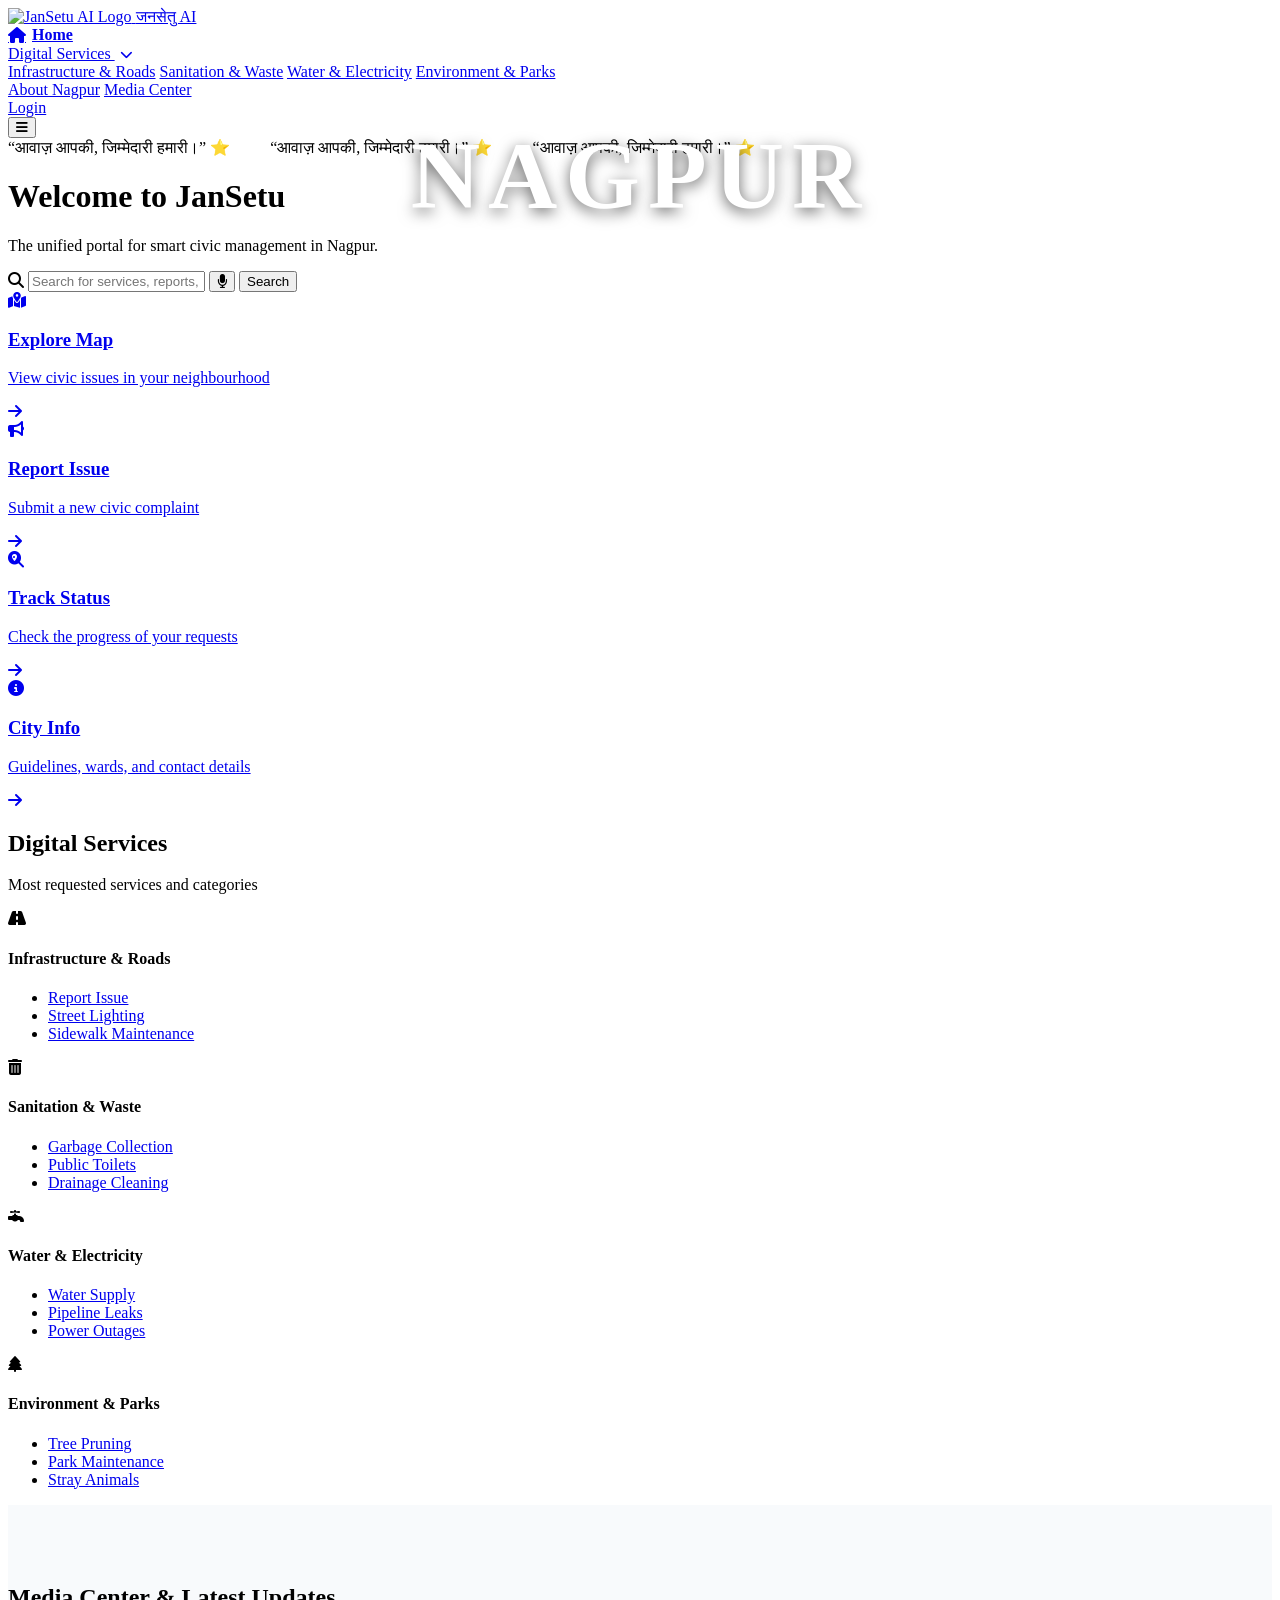
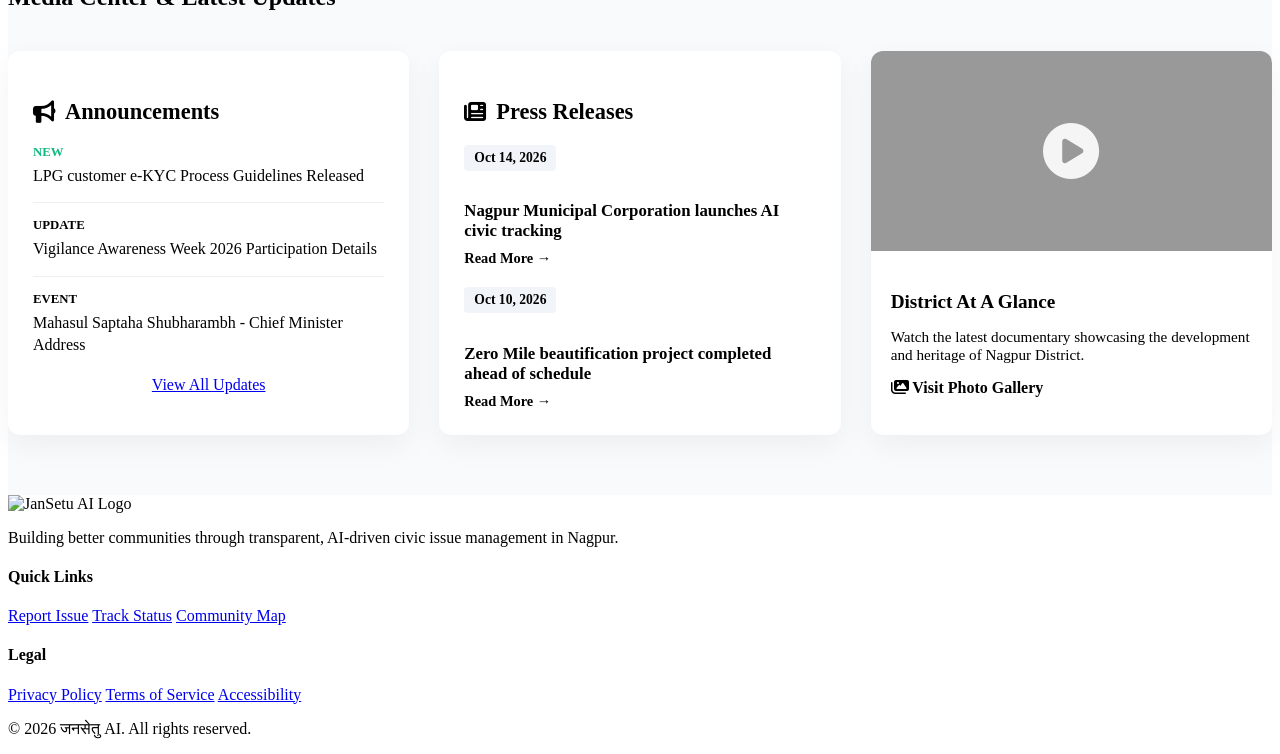
==== index.html @ 8434e1a5 "feat: translate voice search to English in search bar and open official complaint form on valid civi" ====
<!DOCTYPE html>
<html lang="en">
<head>
    <meta charset="UTF-8">
    <meta name="viewport" content="width=device-width, initial-scale=1.0">
    <title>जनसेतु AI - Official Portal</title>
    
    <!-- Modern Fonts -->
    <link rel="preconnect" href="https://fonts.googleapis.com">
    <link rel="preconnect" href="https://fonts.gstatic.com" crossorigin>
    <link href="https://fonts.googleapis.com/css2?family=Inter:wght@300;400;500;600;700;800&display=swap" rel="stylesheet">
    
    <!-- Icons -->
    <link rel="stylesheet" href="https://cdnjs.cloudflare.com/ajax/libs/font-awesome/6.4.0/css/all.min.css">
    
    <!-- Favicon -->
    <link rel="icon" type="image/jpeg" href="assets/logohack.jpeg">
    <link rel="shortcut icon" type="image/jpeg" href="assets/logohack.jpeg">
    
    <!-- Custom CSS -->
    <link rel="stylesheet" href="css/style.css">
    
    <!-- Voice AI Speech Engine -->
    <script src="js/voice-ai.js"></script>
</head>
<body class="portal-layout">
    

    <!-- Transparent Navbar -->
    <nav class="navbar portal-nav">
        <div class="container nav-container">
            <a href="index.html" class="logo">
                <img src="assets/logohack.jpeg" alt="JanSetu AI Logo" class="logo-img">
                <span class="logo-text">जनसेतु AI</span>
            </a>
            <div class="nav-links">
                <a href="index.html" style="font-weight: 600; display: inline-flex; align-items: center; gap: 6px;"><i class="fas fa-home"></i> Home</a>
                <div class="nav-dropdown">
                    <a href="#" class="dropdown-toggle">Digital Services <i class="fas fa-chevron-down" style="font-size: 0.8em; margin-left: 5px;"></i></a>
                    <div class="dropdown-menu">
                        <a href="report.html">Infrastructure & Roads</a>
                        <a href="services.html#sanitation">Sanitation & Waste</a>
                        <a href="services.html#water">Water & Electricity</a>
                        <a href="services.html#environment">Environment & Parks</a>
                    </div>
                </div>
                <a href="about.html">About Nagpur</a>
                <a href="index.html#media-center">Media Center</a>
                <div id="google_translate_element" style="margin: 0 10px;"></div>
                <a href="login.html" class="btn btn-primary">Login</a>
            </div>
            <button class="mobile-menu-btn">
                <i class="fas fa-bars"></i>
            </button>
        </div>
    </nav>

    <!-- Portal Hero Section -->
    <header class="portal-hero">
        <div class="hero-overlay"></div>
        <h1 style="position: absolute; top: 120px; left: 50%; transform: translateX(-50%); z-index: 2; font-size: 6rem; font-weight: 900; color: white; text-transform: uppercase; letter-spacing: 8px; text-shadow: 0 4px 15px rgba(0,0,0,0.6); margin: 0; width: 100%; text-align: center;">NAGPUR</h1>
        <div class="container hero-content-wrapper">
            
            <!-- Moto Marquee -->
            <div class="motto-marquee-portal">
                <div class="marquee-content">
                    <span>“आवाज़ आपकी, जिम्मेदारी हमारी।” ⭐</span>
                    <span>&nbsp;&nbsp;&nbsp;&nbsp;&nbsp;&nbsp;&nbsp;&nbsp;</span>
                    <span>“आवाज़ आपकी, जिम्मेदारी हमारी।” ⭐</span>
                    <span>&nbsp;&nbsp;&nbsp;&nbsp;&nbsp;&nbsp;&nbsp;&nbsp;</span>
                    <span>“आवाज़ आपकी, जिम्मेदारी हमारी।” ⭐</span>
                </div>
            </div>

            <div class="portal-hero-text">
                <h1>Welcome to JanSetu</h1>
                <p>The unified portal for smart civic management in Nagpur.</p>
            </div>

            <div class="portal-search-box">
                <i class="fas fa-search search-icon"></i>
                <input type="text" id="main-search-input" placeholder="Search for services, reports, or information...">
                <button type="button" id="voice-search-btn" class="mic-btn" title="Search by Voice (Hindi/Marathi)">
                    <i class="fas fa-microphone"></i>
                </button>
                <button class="btn-search">Search</button>
            </div>
        </div>
    </header>

    <!-- Quick Services Cards (Below Image) -->
    <div class="quick-services-container container">
        <a href="explore.html" class="quick-service-card">
            <div class="qs-icon"><i class="fas fa-map-marked-alt"></i></div>
            <h3>Explore Map</h3>
            <p>View civic issues in your neighbourhood</p>
            <i class="fas fa-arrow-right qs-arrow"></i>
        </a>
        <a href="explore.html" class="quick-service-card">
            <div class="qs-icon"><i class="fas fa-bullhorn"></i></div>
            <h3>Report Issue</h3>
            <p>Submit a new civic complaint</p>
            <i class="fas fa-arrow-right qs-arrow"></i>
        </a>
        <a href="#" class="quick-service-card">
            <div class="qs-icon"><i class="fas fa-search-location"></i></div>
            <h3>Track Status</h3>
            <p>Check the progress of your requests</p>
            <i class="fas fa-arrow-right qs-arrow"></i>
        </a>
        <a href="#" class="quick-service-card">
            <div class="qs-icon"><i class="fas fa-info-circle"></i></div>
            <h3>City Info</h3>
            <p>Guidelines, wards, and contact details</p>
            <i class="fas fa-arrow-right qs-arrow"></i>
        </a>
    </div>

    <!-- Essential Digital Services -->
    <section class="portal-services">
        <div class="container">
            <div class="section-header">
                <h2>Digital Services</h2>
                <p>Most requested services and categories</p>
            </div>
            <div class="services-grid">
                <div class="service-category">
                    <i class="fas fa-road category-icon"></i>
                    <h4>Infrastructure & Roads</h4>
                    <ul>
                        <li><a href="report.html">Report Issue</a></li>
                        <li><a href="#">Street Lighting</a></li>
                        <li><a href="#">Sidewalk Maintenance</a></li>
                    </ul>
                </div>
                <div class="service-category">
                    <i class="fas fa-trash-alt category-icon"></i>
                    <h4>Sanitation & Waste</h4>
                    <ul>
                        <li><a href="#">Garbage Collection</a></li>
                        <li><a href="#">Public Toilets</a></li>
                        <li><a href="#">Drainage Cleaning</a></li>
                    </ul>
                </div>
                <div class="service-category">
                    <i class="fas fa-faucet category-icon"></i>
                    <h4>Water & Electricity</h4>
                    <ul>
                        <li><a href="#">Water Supply</a></li>
                        <li><a href="#">Pipeline Leaks</a></li>
                        <li><a href="#">Power Outages</a></li>
                    </ul>
                </div>
                <div class="service-category">
                    <i class="fas fa-tree category-icon"></i>
                    <h4>Environment & Parks</h4>
                    <ul>
                        <li><a href="#">Tree Pruning</a></li>
                        <li><a href="#">Park Maintenance</a></li>
                        <li><a href="#">Stray Animals</a></li>
                    </ul>
                </div>
            </div>
        </div>
    </section>

    <!-- Media Center Section -->
    <section id="media-center" class="media-center" style="padding: 60px 0; background: #f8fafc;">
        <div class="container">
            <h2 class="section-title text-center" style="color: var(--navy); margin-bottom: 40px; font-weight: 700;">Media Center & Latest Updates</h2>
            
            <div class="media-grid" style="display: grid; grid-template-columns: repeat(auto-fit, minmax(300px, 1fr)); gap: 30px;">
                
                <!-- Latest Updates (News Ticker style) -->
                <div class="media-card" style="background: white; border-radius: 12px; padding: 25px; box-shadow: 0 10px 30px rgba(0,0,0,0.05); border-top: 4px solid var(--saffron);">
                    <h3 style="color: var(--navy); margin-bottom: 20px; font-size: 1.4rem; display: flex; align-items: center; gap: 10px;">
                        <i class="fas fa-bullhorn text-saffron"></i> Announcements
                    </h3>
                    <ul class="news-list" style="list-style: none; padding: 0; margin: 0;">
                        <li style="border-bottom: 1px solid #eee; padding-bottom: 15px; margin-bottom: 15px;">
                            <span style="font-size: 0.8rem; color: #10b981; font-weight: 600; display: block; margin-bottom: 5px;">NEW</span>
                            <a href="#" style="color: var(--text-main); text-decoration: none; font-weight: 500; display: block; line-height: 1.4;">LPG customer e-KYC Process Guidelines Released</a>
                        </li>
                        <li style="border-bottom: 1px solid #eee; padding-bottom: 15px; margin-bottom: 15px;">
                            <span style="font-size: 0.8rem; color: var(--saffron); font-weight: 600; display: block; margin-bottom: 5px;">UPDATE</span>
                            <a href="#" style="color: var(--text-main); text-decoration: none; font-weight: 500; display: block; line-height: 1.4;">Vigilance Awareness Week 2026 Participation Details</a>
                        </li>
                        <li>
                            <span style="font-size: 0.8rem; color: var(--teal); font-weight: 600; display: block; margin-bottom: 5px;">EVENT</span>
                            <a href="#" style="color: var(--text-main); text-decoration: none; font-weight: 500; display: block; line-height: 1.4;">Mahasul Saptaha Shubharambh - Chief Minister Address</a>
                        </li>
                    </ul>
                    <a href="#" class="btn btn-outline" style="width: 100%; text-align: center; margin-top: 20px; display: block;">View All Updates</a>
                </div>

                <!-- Press Releases -->
                <div class="media-card" style="background: white; border-radius: 12px; padding: 25px; box-shadow: 0 10px 30px rgba(0,0,0,0.05); border-top: 4px solid var(--teal);">
                    <h3 style="color: var(--navy); margin-bottom: 20px; font-size: 1.4rem; display: flex; align-items: center; gap: 10px;">
                        <i class="fas fa-newspaper" style="color: var(--teal);"></i> Press Releases
                    </h3>
                    
                    <div class="press-item" style="margin-bottom: 20px;">
                        <div class="date-box" style="display: inline-block; background: #f1f5f9; padding: 5px 10px; border-radius: 4px; font-size: 0.85rem; font-weight: 600; color: var(--navy); margin-bottom: 8px;">Oct 14, 2026</div>
                        <h4 style="font-size: 1.05rem; margin-bottom: 8px; color: var(--navy);">Nagpur Municipal Corporation launches AI civic tracking</h4>
                        <a href="#" style="color: var(--teal); font-size: 0.9rem; font-weight: 600; text-decoration: none;">Read More &rarr;</a>
                    </div>
                    
                    <div class="press-item">
                        <div class="date-box" style="display: inline-block; background: #f1f5f9; padding: 5px 10px; border-radius: 4px; font-size: 0.85rem; font-weight: 600; color: var(--navy); margin-bottom: 8px;">Oct 10, 2026</div>
                        <h4 style="font-size: 1.05rem; margin-bottom: 8px; color: var(--navy);">Zero Mile beautification project completed ahead of schedule</h4>
                        <a href="#" style="color: var(--teal); font-size: 0.9rem; font-weight: 600; text-decoration: none;">Read More &rarr;</a>
                    </div>
                </div>

                <!-- Media Gallery (Video/Photo Placeholder) -->
                <div class="media-card" style="background: white; border-radius: 12px; overflow: hidden; box-shadow: 0 10px 30px rgba(0,0,0,0.05);">
                    <div class="video-placeholder" style="width: 100%; height: 200px; background: url('assets/nag2.jpeg') center/cover; position: relative; display: flex; align-items: center; justify-content: center;">
                        <div style="position: absolute; top:0;left:0;right:0;bottom:0; background: rgba(0,0,0,0.4);"></div>
                        <i class="fas fa-play-circle" style="font-size: 3.5rem; color: white; position: relative; z-index: 2; cursor: pointer; opacity: 0.9; transition: transform 0.2s;"></i>
                    </div>
                    <div style="padding: 20px;">
                        <h3 style="color: var(--navy); margin-bottom: 10px; font-size: 1.2rem;">District At A Glance</h3>
                        <p style="color: var(--text-muted); font-size: 0.95rem; margin-bottom: 15px;">Watch the latest documentary showcasing the development and heritage of Nagpur District.</p>
                        <a href="#" style="color: var(--saffron); font-weight: 600; text-decoration: none;"><i class="fas fa-images"></i> Visit Photo Gallery</a>
                    </div>
                </div>

            </div>
        </div>
    </section>

    <!-- Admin Live Portal Section (Hidden by default, unhidden when Admin logs in) -->
    <section id="admin-portal" class="admin-portal" style="display: none; padding: 60px 0; background: #e2e8f0; border-top: 4px solid var(--navy);">
        <div class="container">
            <div class="section-header text-center" style="position: relative;">
                <h2 style="color: var(--navy);"><i class="fas fa-user-shield"></i> Live Admin Portal</h2>
                <p>Real-time updates of citizen infrastructure reports and photo uploads</p>
                <div style="position: absolute; right: 0; top: 0; display: flex; gap: 10px;">
                    <button id="admin-clear-data-btn" style="background: #dc2626; color: white; border: none; padding: 8px 16px; border-radius: 6px; font-weight: 600; cursor: pointer; display: flex; align-items: center; gap: 6px;" title="Delete all complaints from database">
                        <i class="fas fa-trash-alt"></i> Clear All Data
                    </button>
                    <button id="admin-logout-btn" style="background: #64748b; color: white; border: none; padding: 8px 16px; border-radius: 6px; font-weight: 600; cursor: pointer; display: flex; align-items: center; gap: 6px;">
                        <i class="fas fa-sign-out-alt"></i> Logout Admin
                    </button>
                </div>
            </div>
            
            <div class="admin-dashboard">
                <div class="admin-stats" style="display: flex; gap: 20px; margin-bottom: 30px; justify-content: center;">
                    <div class="stat-box" style="background: white; padding: 20px; border-radius: 8px; text-align: center; box-shadow: 0 4px 6px rgba(0,0,0,0.05); min-width: 150px;">
                        <h3 style="font-size: 2rem; color: var(--teal); margin: 0;" id="total-reports">0</h3>
                        <p style="margin: 0; color: var(--text-muted); font-size: 0.9rem;">Total Reports</p>
                    </div>
                    <div class="stat-box" style="background: white; padding: 20px; border-radius: 8px; text-align: center; box-shadow: 0 4px 6px rgba(0,0,0,0.05); min-width: 150px;">
                        <h3 style="font-size: 2rem; color: var(--saffron); margin: 0;" id="new-reports">0</h3>
                        <p style="margin: 0; color: var(--text-muted); font-size: 0.9rem;">New Today</p>
                    </div>
                </div>

                <div class="live-feed" style="background: white; border-radius: 12px; padding: 20px; box-shadow: 0 10px 30px rgba(0,0,0,0.05); max-height: 500px; overflow-y: auto;">
                    <h3 style="border-bottom: 2px solid #f1f5f9; padding-bottom: 10px; margin-bottom: 20px;">Recent Uploads Feed <span class="live-indicator" style="display: inline-block; width: 10px; height: 10px; background: red; border-radius: 50%; animation: pulse 2s infinite; margin-left: 10px;"></span></h3>
                    
                    <div id="admin-feed-container" style="display: flex; flex-direction: column; gap: 15px;">
                        <div class="empty-feed" style="text-align: center; color: var(--text-muted); padding: 40px 0;">
                            <i class="fas fa-inbox" style="font-size: 3rem; margin-bottom: 15px; opacity: 0.5;"></i>
                            <p>Waiting for new reports to come in...</p>
                        </div>
                    </div>
                </div>
            </div>
        </div>
    </section>

    <!-- Footer -->
    <footer class="footer">
        <div class="container footer-content">
            <div class="footer-brand">
                <div class="logo">
                    <img src="assets/logohack.jpeg" alt="JanSetu AI Logo" class="logo-img">
                    <span style="color: white;">जनसेतु AI</span>
                </div>
                <p>Building better communities through transparent, AI-driven civic issue management in Nagpur.</p>
            </div>
            <div class="footer-links">
                <h4>Quick Links</h4>
                <a href="explore.html">Report Issue</a>
                <a href="explore.html">Track Status</a>
                <a href="explore.html">Community Map</a>
            </div>
            <div class="footer-links">
                <h4>Legal</h4>
                <a href="#">Privacy Policy</a>
                <a href="#">Terms of Service</a>
                <a href="#">Accessibility</a>
            </div>
        </div>
        <div class="footer-bottom">
            <p>&copy; 2026 जनसेतु AI. All rights reserved.</p>
        </div>
    </footer>

    <!-- Firebase SDKs -->
    <script src="https://www.gstatic.com/firebasejs/10.8.0/firebase-app-compat.js"></script>
    <script src="https://www.gstatic.com/firebasejs/10.8.0/firebase-firestore-compat.js"></script>
    <script src="js/firebase-config.js"></script>

    <!-- Custom JS -->
    <script src="js/script.js"></script>
    <script src="js/admin.js"></script>

    <!-- Google Translate Script -->
    <script type="text/javascript">
        function googleTranslateElementInit() {
            new google.translate.TranslateElement({pageLanguage: 'en', includedLanguages: 'en,hi,mr'}, 'google_translate_element');
        }
    </script>
    <script type="text/javascript" src="https://translate.google.com/translate_a/element.js?cb=googleTranslateElementInit"></script>
</body>
</html>
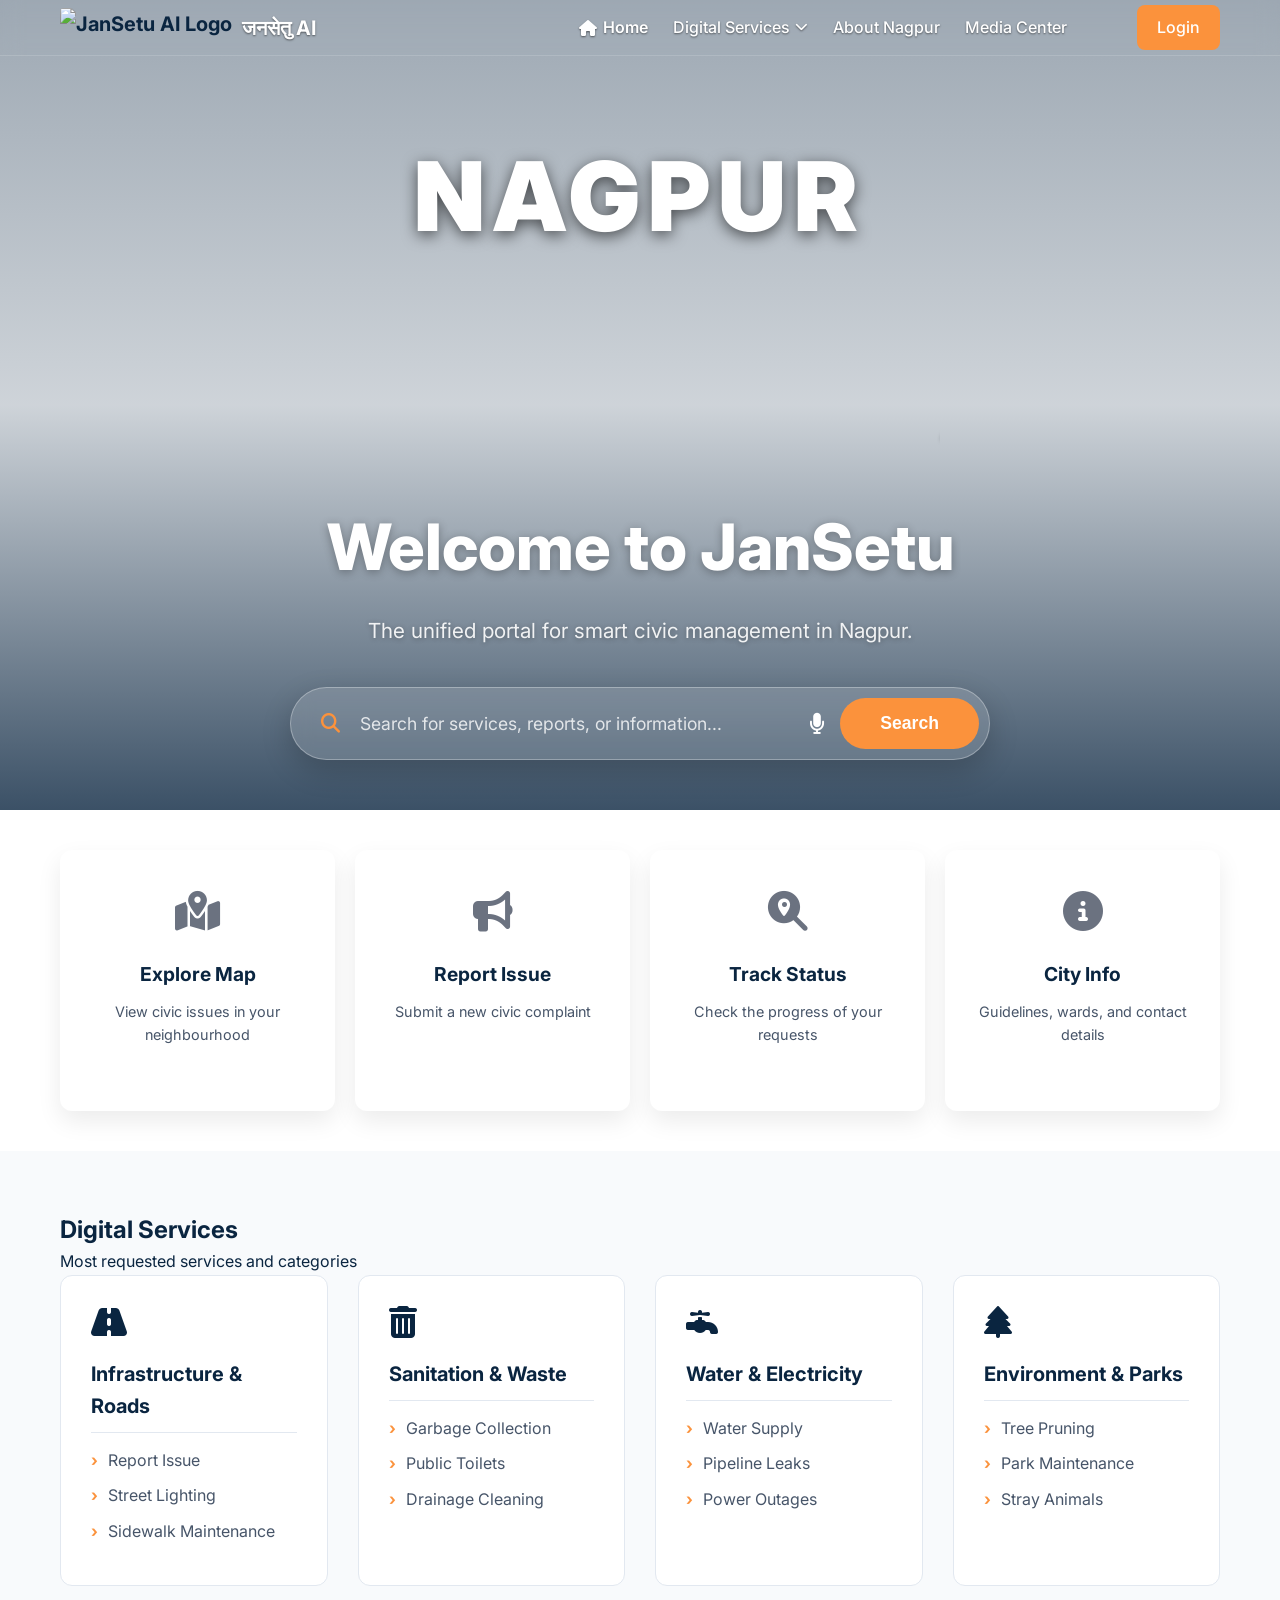
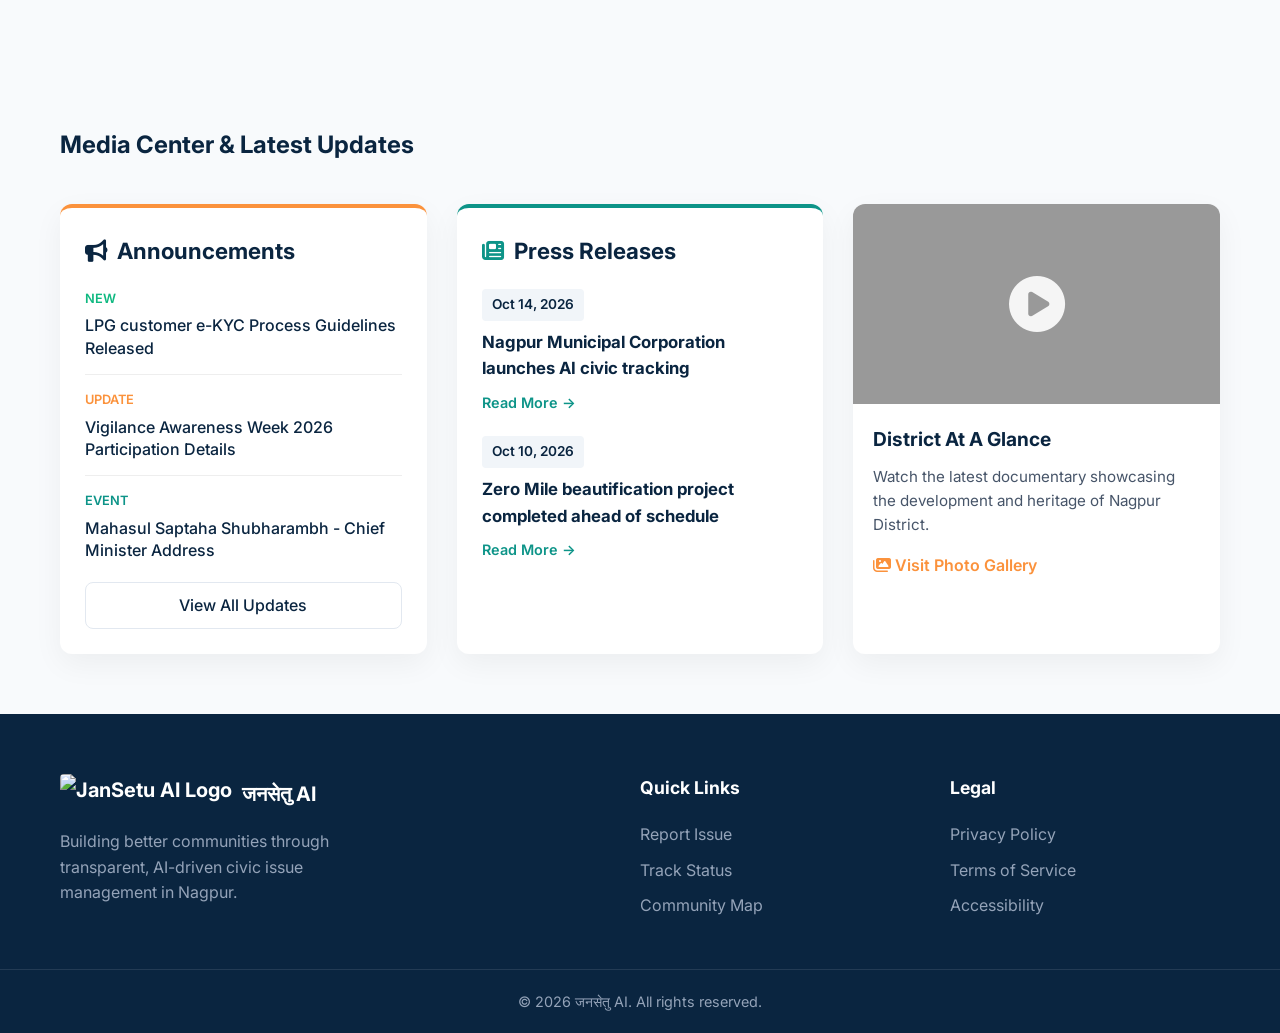
==== commit 146572d0: "feat: add live simulated SMS and WhatsApp citizen push notification alerts" ====
--- a/index.html
+++ b/index.html
@@ -305,6 +305,7 @@
     <script src="js/firebase-config.js"></script>
 
     <!-- Custom JS -->
+    <script src="js/notification-simulator.js"></script>
     <script src="js/script.js"></script>
     <script src="js/admin.js"></script>
 
--- a/css/style.css
+++ b/css/style.css
@@ -0,0 +1,1869 @@
+:root {
+    /* Brand Colors */
+    --navy: #0a2540;
+    --saffron: #fb923c; /* Mid-range pleasing orange */
+    --teal: #0d9488;
+    --white: #ffffff;
+
+    /* Functional Mapping */
+    --primary: var(--saffron);
+    --primary-hover: #f97316;
+    --secondary: var(--navy);
+    --bg-color: var(--white);
+    --card-bg: rgba(255, 255, 255, 0.9);
+    --text-main: var(--navy);
+    --text-muted: #475569;
+    --border-color: #e2e8f0;
+    
+    --success: var(--teal);
+    --warning: var(--saffron);
+    --danger: #ef4444;
+    --info: #3b82f6;
+    
+    --font-family: 'Inter', sans-serif;
+}
+
+* {
+    margin: 0;
+    padding: 0;
+    box-sizing: border-box;
+}
+
+body {
+    font-family: var(--font-family);
+    background-color: var(--bg-color);
+    color: var(--text-main);
+    line-height: 1.6;
+    overflow-x: hidden;
+}
+
+a {
+    text-decoration: none;
+    color: inherit;
+}
+
+.container {
+    width: 100%;
+    max-width: 1200px;
+    margin: 0 auto;
+    padding: 0 20px;
+}
+
+/* Navbar */
+.navbar {
+    position: fixed;
+    top: 0;
+    width: 100%;
+    background: rgba(255, 255, 255, 0.85);
+    backdrop-filter: blur(10px);
+    z-index: 1000;
+    border-bottom: 1px solid var(--border-color);
+}
+
+.nav-container {
+    display: flex;
+    justify-content: space-between;
+    align-items: center;
+    height: 55px;
+}
+
+.logo {
+    display: flex;
+    align-items: center;
+    gap: 10px;
+    font-weight: 700;
+    font-size: 1.25rem;
+}
+
+.logo-img {
+    height: 40px;
+    width: auto;
+    object-fit: contain;
+    border-radius: 4px;
+}
+
+.nav-links {
+    display: flex;
+    align-items: center;
+    gap: 25px;
+    font-weight: 500;
+}
+
+.nav-links a:not(.btn) {
+    color: var(--text-muted);
+    transition: color 0.2s;
+}
+
+.nav-links a:not(.btn):hover {
+    color: var(--primary);
+}
+
+/* Nav Dropdown */
+.nav-dropdown {
+    position: relative;
+    display: inline-block;
+    padding-bottom: 20px;
+    margin-bottom: -20px;
+}
+
+.nav-dropdown > a {
+    display: flex;
+    align-items: center;
+}
+
+.dropdown-menu {
+    display: none;
+    position: absolute;
+    background-color: white;
+    min-width: 240px;
+    box-shadow: 0px 10px 25px rgba(0,0,0,0.15);
+    z-index: 101;
+    border-radius: 8px;
+    top: 100%;
+    left: 0;
+    overflow: hidden;
+    margin-top: 15px;
+    padding: 10px 0;
+}
+
+.dropdown-menu a {
+    color: var(--text-main) !important;
+    padding: 12px 20px;
+    text-decoration: none;
+    display: block;
+    text-shadow: none !important;
+    transition: background 0.2s, color 0.2s;
+    font-size: 0.95rem;
+}
+
+.dropdown-menu a:hover {
+    background-color: #f8fafc;
+    color: var(--primary) !important;
+}
+
+.dropdown-menu.show {
+    display: block;
+}
+
+.mobile-menu-btn {
+    display: none;
+    background: none;
+    border: none;
+    font-size: 1.5rem;
+    color: var(--text-main);
+    cursor: pointer;
+}
+
+/* Moto Marquee */
+.motto-marquee {
+    position: absolute;
+    top: 70px; /* Below navbar */
+    left: 0;
+    width: 100%;
+    background-color: var(--primary);
+    color: white;
+    padding: 8px 0;
+    font-weight: 500;
+    font-size: 1rem;
+    z-index: 999;
+    overflow: hidden;
+    white-space: nowrap;
+}
+
+.marquee-content {
+    display: inline-block;
+    padding-left: 100%;
+    animation: marquee 15s linear infinite;
+}
+
+.marquee-content span {
+    margin-right: 2rem;
+}
+
+@keyframes marquee {
+    0% { transform: translate(0, 0); }
+    100% { transform: translate(-100%, 0); }
+}
+
+/* Buttons */
+.btn {
+    display: inline-flex;
+    align-items: center;
+    justify-content: center;
+    gap: 8px;
+    padding: 10px 20px;
+    border-radius: 8px;
+    font-weight: 500;
+    transition: all 0.2s;
+    cursor: pointer;
+    border: none;
+}
+
+.btn-lg {
+    padding: 14px 28px;
+    font-size: 1.1rem;
+}
+
+.btn-primary {
+    background: var(--primary);
+    color: white;
+}
+
+.btn-primary:hover {
+    background: var(--primary-hover);
+    transform: translateY(-2px);
+}
+
+.btn-secondary {
+    background: white;
+    color: var(--text-main);
+    border: 1px solid var(--border-color);
+}
+
+.btn-secondary:hover {
+    background: var(--bg-color);
+}
+
+.btn-outline {
+    background: transparent;
+    color: var(--text-main);
+    border: 1px solid var(--border-color);
+}
+
+/* =========================================
+   Dubai Portal UI Styles
+   ========================================= */
+
+/* Transparent Navbar */
+.portal-nav {
+    position: fixed;
+    top: 0; /* Flush with top */
+    width: 100%;
+    z-index: 1000;
+    background: transparent;
+    border-bottom: 1px solid rgba(255, 255, 255, 0.15);
+    transition: background 0.3s, backdrop-filter 0.3s, box-shadow 0.3s;
+}
+
+.portal-nav.nav-scrolled {
+    background: rgba(10, 37, 64, 0.9);
+    backdrop-filter: blur(12px);
+    border-bottom: none;
+    box-shadow: 0 4px 10px rgba(0,0,0,0.15);
+}
+
+.portal-nav .nav-links a:not(.btn) {
+    color: white;
+    text-shadow: 0 1px 2px rgba(0,0,0,0.5);
+}
+
+.portal-nav .logo-text {
+    color: white;
+    text-shadow: 0 1px 2px rgba(0,0,0,0.5);
+}
+
+/* Portal Hero */
+.portal-hero {
+    position: relative;
+    height: 90vh; /* Full screen height */
+    min-height: 700px;
+    background-image: url('../assets/nag2.jpeg');
+    background-size: cover;
+    background-position: center 30%; /* Normal position */
+    display: flex;
+    flex-direction: column;
+    justify-content: flex-end; /* Push to bottom */
+    padding-bottom: 50px;
+}
+
+.hero-overlay {
+    position: absolute;
+    top: 0; left: 0; right: 0; bottom: 0;
+    background: linear-gradient(to bottom, rgba(10, 37, 64, 0.4) 0%, rgba(10, 37, 64, 0.2) 50%, rgba(10, 37, 64, 0.8) 100%);
+    z-index: 1;
+}
+
+.hero-content-wrapper {
+    position: relative;
+    z-index: 2;
+    text-align: center;
+}
+
+/* Hero Text */
+.portal-hero-text h1 {
+    font-size: 4rem;
+    font-weight: 800;
+    color: white;
+    margin-bottom: 15px;
+    text-shadow: 0 2px 10px rgba(0,0,0,0.3);
+}
+
+.portal-hero-text p {
+    font-size: 1.3rem;
+    color: rgba(255, 255, 255, 0.9);
+    margin-bottom: 40px;
+    text-shadow: 0 1px 5px rgba(0,0,0,0.3);
+}
+
+/* Search Box (Glassmorphism) */
+.portal-search-box {
+    background: rgba(255, 255, 255, 0.15);
+    backdrop-filter: blur(10px);
+    border: 1px solid rgba(255, 255, 255, 0.3);
+    border-radius: 50px;
+    padding: 10px;
+    display: flex;
+    align-items: center;
+    max-width: 700px;
+    margin: 0 auto;
+    box-shadow: 0 10px 30px rgba(0,0,0,0.2);
+}
+
+.search-icon {
+    color: var(--saffron);
+    font-size: 1.2rem;
+    margin: 0 20px;
+}
+
+.portal-search-box input {
+    flex: 1;
+    background: transparent;
+    border: none;
+    color: white;
+    font-size: 1.1rem;
+    font-family: var(--font-family);
+    outline: none;
+}
+
+.portal-search-box input::placeholder {
+    color: rgba(255, 255, 255, 0.8);
+}
+
+.mic-btn {
+    background: transparent;
+    border: none;
+    color: white;
+    font-size: 1.3rem;
+    cursor: pointer;
+    margin-right: 15px;
+    transition: color 0.2s, transform 0.2s;
+    outline: none;
+}
+
+.mic-btn:hover {
+    color: var(--saffron);
+    transform: scale(1.1);
+}
+
+.mic-btn.recording {
+    color: #ef4444; /* red for recording */
+    animation: pulse 1.5s infinite;
+}
+
+@keyframes pulse {
+    0% { transform: scale(1); }
+    50% { transform: scale(1.2); }
+    100% { transform: scale(1); }
+}
+
+.btn-search {
+    background: var(--saffron);
+    color: white;
+    border: none;
+    border-radius: 40px;
+    padding: 15px 40px;
+    font-size: 1.1rem;
+    font-weight: 600;
+    cursor: pointer;
+    transition: background 0.2s;
+}
+
+.btn-search:hover {
+    background: #ea580c;
+}
+
+/* Quick Services Overlapping Cards */
+.quick-services-container {
+    position: relative;
+    z-index: 10;
+    display: grid;
+    grid-template-columns: repeat(4, 1fr);
+    gap: 20px;
+    width: 100%;
+    margin: 40px auto;
+}
+
+.quick-service-card {
+    background: white;
+    border-radius: 12px;
+    padding: 30px 20px;
+    text-align: center;
+    box-shadow: 0 10px 25px rgba(0,0,0,0.08);
+    transition: transform 0.3s, box-shadow 0.3s;
+    text-decoration: none;
+    color: var(--text-main);
+    display: flex;
+    flex-direction: column;
+    align-items: center;
+    border-bottom: 4px solid transparent;
+}
+
+.quick-service-card:hover {
+    transform: translateY(-10px);
+    box-shadow: 0 15px 35px rgba(0,0,0,0.1);
+    border-bottom-color: var(--saffron);
+}
+
+.qs-icon {
+    font-size: 2.5rem;
+    color: #6b7280;
+    margin-bottom: 15px;
+}
+
+.quick-service-card h3 {
+    font-size: 1.2rem;
+    margin-bottom: 10px;
+    color: var(--navy);
+}
+
+.quick-service-card p {
+    font-size: 0.9rem;
+    color: var(--text-muted);
+    margin-bottom: 15px;
+    flex: 1;
+}
+
+.qs-arrow {
+    color: var(--saffron);
+    opacity: 0;
+    transform: translateX(-10px);
+    transition: all 0.3s;
+}
+
+.quick-service-card:hover .qs-arrow {
+    opacity: 1;
+    transform: translateX(0);
+}
+
+/* Essential Services */
+.portal-services {
+    padding: 60px 0 80px; /* Removed extra top padding */
+    background: #f8fafc;
+}
+
+.services-grid {
+    display: grid;
+    grid-template-columns: repeat(auto-fit, minmax(250px, 1fr));
+    gap: 30px;
+}
+
+.service-category {
+    background: white;
+    padding: 30px;
+    border-radius: 12px;
+    border: 1px solid var(--border-color);
+}
+
+.category-icon {
+    font-size: 2rem;
+    color: var(--navy);
+    margin-bottom: 20px;
+}
+
+.service-category h4 {
+    font-size: 1.25rem;
+    margin-bottom: 15px;
+    color: var(--navy);
+    border-bottom: 1px solid var(--border-color);
+    padding-bottom: 10px;
+}
+
+.service-category ul {
+    list-style: none;
+}
+
+.service-category ul li {
+    margin-bottom: 10px;
+}
+
+.service-category ul li a {
+    color: var(--text-muted);
+    text-decoration: none;
+    transition: color 0.2s;
+    display: flex;
+    align-items: center;
+}
+
+.service-category ul li a::before {
+    content: "›";
+    margin-right: 10px;
+    color: var(--saffron);
+    font-weight: bold;
+}
+
+.service-category ul li a:hover {
+    color: var(--saffron);
+}
+
+/* Adjusted Moto Marquee for Portal */
+.motto-marquee-portal {
+    background: transparent;
+    color: white;
+    padding: 10px 0;
+    font-weight: 700;
+    font-size: 1.25rem;
+    overflow: hidden;
+    white-space: nowrap;
+    max-width: 600px;
+    margin: 0 auto 30px;
+    text-shadow: 0 2px 4px rgba(0,0,0,0.5);
+}
+
+/* Footer */
+footer {
+    background: var(--secondary);
+    color: white;
+    padding: 60px 0 20px;
+}
+
+.footer-content {
+    display: grid;
+    grid-template-columns: 2fr 1fr 1fr;
+    gap: 40px;
+    margin-bottom: 40px;
+}
+
+.footer-brand p {
+    margin-top: 15px;
+    color: #94a3b8;
+    max-width: 300px;
+}
+
+.footer-links h4 {
+    margin-bottom: 20px;
+    font-size: 1.1rem;
+}
+
+.footer-links a {
+    display: block;
+    color: #94a3b8;
+    margin-bottom: 10px;
+    transition: color 0.2s;
+}
+
+.footer-links a:hover {
+    color: white;
+}
+
+.footer-bottom {
+    text-align: center;
+    padding-top: 20px;
+    border-top: 1px solid rgba(255, 255, 255, 0.1);
+    color: #94a3b8;
+    font-size: 0.9rem;
+}
+
+/* Responsive */
+@media (max-width: 992px) {
+    .hero-content {
+        grid-template-columns: 1fr;
+        text-align: center;
+    }
+    
+    .hero-text h1 {
+        font-size: 2.75rem;
+    }
+    
+    .hero-actions {
+        justify-content: center;
+    }
+    
+    .stats {
+        justify-content: center;
+    }
+}
+
+@media (max-width: 768px) {
+    .nav-links {
+        display: none;
+    }
+    
+    .mobile-menu-btn {
+        display: block;
+    }
+    
+    .footer-content {
+        grid-template-columns: 1fr;
+    }
+}
+
+/* =========================================
+   Authentication UI (Login/OTP)
+   ========================================= */
+
+.auth-page {
+    display: flex;
+    align-items: center;
+    justify-content: center;
+    min-height: 100vh;
+    padding: 20px;
+    background: var(--bg-color);
+}
+
+.auth-bg {
+    position: fixed;
+    top: 0; left: 0; width: 100%; height: 100%;
+    background-image: url('../assets/nagpur.jpeg');
+    background-size: cover;
+    background-position: center;
+    filter: brightness(0.4);
+    z-index: -1;
+}
+
+.auth-container {
+    position: relative;
+    width: 100%;
+    max-width: 450px;
+    background: rgba(255, 255, 255, 0.95);
+    backdrop-filter: blur(20px);
+    border-radius: 20px;
+    box-shadow: 0 25px 50px rgba(0,0,0,0.2);
+    padding: 40px;
+    text-align: center;
+}
+
+.auth-close {
+    position: absolute;
+    top: 20px;
+    right: 20px;
+    font-size: 1.5rem;
+    color: var(--text-muted);
+    text-decoration: none;
+    transition: color 0.2s;
+    line-height: 1;
+}
+
+.auth-close:hover {
+    color: var(--saffron);
+}
+
+.auth-header {
+    margin-bottom: 30px;
+}
+
+.auth-header .logo {
+    justify-content: center;
+    font-size: 1.8rem;
+    margin-bottom: 10px;
+}
+
+.auth-subtitle {
+    color: var(--text-muted);
+    font-size: 0.95rem;
+}
+
+.auth-box {
+    animation: fadeIn 0.4s ease-out;
+}
+
+.input-group {
+    text-align: left;
+    margin-bottom: 20px;
+}
+
+.input-group label {
+    display: block;
+    font-size: 0.9rem;
+    font-weight: 600;
+    color: var(--navy);
+    margin-bottom: 8px;
+}
+
+.phone-input-wrapper {
+    display: flex;
+    align-items: center;
+    border: 1px solid var(--border-color);
+    border-radius: 8px;
+    overflow: hidden;
+    background: white;
+}
+
+.country-code {
+    padding: 12px 15px;
+    background: #f1f5f9;
+    border-right: 1px solid var(--border-color);
+    color: var(--text-main);
+    font-weight: 600;
+}
+
+.phone-input-wrapper input {
+    flex: 1;
+    padding: 12px 15px;
+    border: none;
+    font-size: 1rem;
+    outline: none;
+}
+
+.otp-input {
+    width: 100%;
+    padding: 12px 15px;
+    border: 1px solid var(--border-color);
+    border-radius: 8px;
+    font-size: 1.2rem;
+    text-align: center;
+    letter-spacing: 5px;
+    font-weight: 600;
+    outline: none;
+}
+
+.otp-input:focus, .phone-input-wrapper:focus-within {
+    border-color: var(--saffron);
+    box-shadow: 0 0 0 3px rgba(251, 146, 60, 0.2);
+}
+
+.btn-block {
+    width: 100%;
+    padding: 14px;
+    font-size: 1rem;
+    border-radius: 8px;
+}
+
+.auth-divider {
+    display: flex;
+    align-items: center;
+    text-align: center;
+    margin: 25px 0;
+    color: var(--text-muted);
+    font-size: 0.85rem;
+}
+
+.auth-divider::before, .auth-divider::after {
+    content: '';
+    flex: 1;
+    border-bottom: 1px solid var(--border-color);
+}
+
+.auth-divider span {
+    padding: 0 15px;
+}
+
+.guest-btn {
+    border: 1px solid var(--border-color);
+    color: var(--text-muted);
+}
+
+.guest-btn:hover {
+    background: #f8fafc;
+    color: var(--navy);
+}
+
+.otp-instruction {
+    font-size: 0.95rem;
+    color: var(--text-muted);
+    margin-bottom: 25px;
+    line-height: 1.5;
+}
+
+.resend-wrapper {
+    margin-top: 20px;
+    font-size: 0.9rem;
+    color: var(--text-muted);
+}
+
+.link-btn {
+    background: none;
+    border: none;
+    color: var(--saffron);
+    font-weight: 600;
+    cursor: pointer;
+    font-size: 0.9rem;
+    padding: 0;
+}
+
+.link-btn:hover {
+    text-decoration: underline;
+}
+
+.mt-3 {
+    margin-top: 15px;
+    display: inline-block;
+}
+
+@keyframes fadeIn {
+    from { opacity: 0; transform: translateY(10px); }
+    to { opacity: 1; transform: translateY(0); }
+}
+
+/* =========================================
+   Profile & Tracking Dashboard UI
+   ========================================= */
+
+.profile-header-container {
+    background: linear-gradient(to right, var(--navy), #1e40af);
+    padding: 60px 0 80px;
+    color: white;
+}
+
+.profile-header {
+    display: flex;
+    justify-content: space-between;
+    align-items: center;
+    flex-wrap: wrap;
+    gap: 30px;
+}
+
+.profile-info {
+    display: flex;
+    align-items: center;
+    gap: 25px;
+}
+
+.profile-info .avatar {
+    width: 80px;
+    height: 80px;
+    background: rgba(255, 255, 255, 0.2);
+    border-radius: 50%;
+    display: flex;
+    align-items: center;
+    justify-content: center;
+    font-size: 2.5rem;
+    color: white;
+    box-shadow: 0 5px 15px rgba(0,0,0,0.1);
+}
+
+.profile-info h2 {
+    font-size: 2rem;
+    margin-bottom: 5px;
+    font-weight: 700;
+}
+
+.phone-display {
+    color: var(--saffron);
+    font-weight: 600;
+    font-size: 1.1rem;
+    display: flex;
+    align-items: center;
+    gap: 8px;
+}
+
+.profile-stats {
+    display: flex;
+    gap: 20px;
+}
+
+.stat-box {
+    background: rgba(255, 255, 255, 0.1);
+    backdrop-filter: blur(10px);
+    border: 1px solid rgba(255, 255, 255, 0.2);
+    padding: 20px 25px;
+    border-radius: 12px;
+    text-align: center;
+    min-width: 120px;
+}
+
+.stat-box h3 {
+    font-size: 2rem;
+    margin-bottom: 5px;
+}
+
+.stat-box.active-stat h3 { color: var(--saffron); }
+.stat-box.resolved-stat h3 { color: #10b981; }
+
+.stat-box p {
+    font-size: 0.85rem;
+    text-transform: uppercase;
+    letter-spacing: 1px;
+    opacity: 0.9;
+}
+
+.tracking-toolbar {
+    display: flex;
+    justify-content: space-between;
+    align-items: center;
+    margin-bottom: 30px;
+    background: white;
+    padding: 20px 30px;
+    border-radius: 12px;
+    box-shadow: 0 10px 25px rgba(0,0,0,0.05);
+}
+
+.tracking-toolbar h2 {
+    color: var(--navy);
+    display: flex;
+    align-items: center;
+    gap: 10px;
+}
+
+.text-primary { color: var(--saffron); }
+
+.complaints-grid {
+    display: flex;
+    flex-direction: column;
+    gap: 25px;
+}
+
+.complaint-card {
+    background: white;
+    border-radius: 12px;
+    box-shadow: 0 10px 25px rgba(0,0,0,0.05);
+    overflow: hidden;
+    border-left: 5px solid var(--border-color);
+}
+
+.complaint-card:not(.resolved-card) {
+    border-left-color: var(--saffron);
+}
+
+.resolved-card {
+    border-left-color: #10b981;
+}
+
+.card-header {
+    background: #f8fafc;
+    padding: 15px 25px;
+    display: flex;
+    justify-content: space-between;
+    align-items: center;
+    border-bottom: 1px solid var(--border-color);
+}
+
+.status-badge {
+    padding: 6px 12px;
+    border-radius: 50px;
+    font-size: 0.85rem;
+    font-weight: 600;
+    display: flex;
+    align-items: center;
+    gap: 6px;
+}
+
+.status-progress { background: #fff7ed; color: #ea580c; }
+.status-resolved { background: #ecfdf5; color: #059669; }
+
+.report-id {
+    color: var(--text-muted);
+    font-size: 0.9rem;
+    font-weight: 600;
+}
+
+.card-body {
+    padding: 25px;
+}
+
+.issue-title {
+    color: var(--navy);
+    font-size: 1.3rem;
+    margin-bottom: 10px;
+}
+
+.issue-desc {
+    color: var(--text-main);
+    margin-bottom: 20px;
+    line-height: 1.6;
+}
+
+.issue-meta {
+    display: flex;
+    gap: 20px;
+    color: var(--text-muted);
+    font-size: 0.9rem;
+}
+
+.issue-meta span {
+    display: flex;
+    align-items: center;
+    gap: 8px;
+}
+
+.tracking-timeline {
+    display: flex;
+    justify-content: space-between;
+    padding: 25px;
+    background: #f8fafc;
+    border-top: 1px solid var(--border-color);
+}
+
+.timeline-step {
+    text-align: center;
+    position: relative;
+    flex: 1;
+}
+
+.timeline-step::after {
+    content: '';
+    position: absolute;
+    top: 20px;
+    right: -50%;
+    width: 100%;
+    height: 3px;
+    background: var(--border-color);
+    z-index: 1;
+}
+
+.timeline-step:last-child::after {
+    display: none;
+}
+
+.step-icon {
+    width: 40px;
+    height: 40px;
+    background: white;
+    border: 2px solid var(--border-color);
+    border-radius: 50%;
+    display: flex;
+    align-items: center;
+    justify-content: center;
+    margin: 0 auto 10px;
+    color: var(--text-muted);
+    position: relative;
+    z-index: 2;
+    transition: all 0.3s;
+}
+
+.timeline-step.completed .step-icon {
+    background: #10b981;
+    border-color: #10b981;
+    color: white;
+}
+
+.timeline-step.completed::after {
+    background: #10b981;
+}
+
+.timeline-step.active .step-icon {
+    background: var(--saffron);
+    border-color: var(--saffron);
+    color: white;
+    box-shadow: 0 0 0 5px rgba(251, 146, 60, 0.2);
+}
+
+.timeline-step p {
+    font-size: 0.85rem;
+    font-weight: 600;
+    color: var(--text-muted);
+}
+
+.timeline-step.completed p, .timeline-step.active p {
+    color: var(--navy);
+}
+
+.resolution-note {
+    background: #ecfdf5;
+    padding: 15px 25px;
+    border-top: 1px solid #d1fae5;
+    color: #065f46;
+    font-size: 0.95rem;
+}
+
+@media (max-width: 768px) {
+    .profile-info {
+        flex-direction: column;
+        text-align: center;
+    }
+    .profile-stats {
+        flex-direction: column;
+        width: 100%;
+    }
+    .issue-meta {
+        flex-direction: column;
+        gap: 10px;
+    }
+    .tracking-toolbar {
+        flex-direction: column;
+        gap: 15px;
+    }
+    .tracking-timeline {
+        flex-direction: column;
+        gap: 30px;
+    }
+    .timeline-step::after {
+        display: none;
+    }
+}
+
+/* ==========================================
+   Responsive Photo Upload Component
+   Mobile: Camera & Gallery buttons
+   Desktop/Laptop: File Dropzone / Computer Upload
+   ========================================== */
+
+.photo-upload-wrapper {
+    margin-top: 8px;
+}
+
+.upload-mobile-group {
+    display: none;
+    gap: 12px;
+}
+
+.upload-desktop-group {
+    display: block;
+}
+
+/* Mobile & Touch Device Detection */
+@media (max-width: 768px), (pointer: coarse) {
+    .upload-mobile-group {
+        display: flex !important;
+        flex-direction: column;
+    }
+    .upload-desktop-group {
+        display: none !important;
+    }
+}
+
+.btn-upload-choice {
+    display: flex;
+    align-items: center;
+    justify-content: center;
+    gap: 10px;
+    padding: 14px 20px;
+    border-radius: 12px;
+    font-weight: 600;
+    font-size: 0.95rem;
+    cursor: pointer;
+    transition: all 0.2s ease;
+    border: none;
+    width: 100%;
+}
+
+.btn-upload-camera {
+    background: linear-gradient(135deg, var(--saffron), #ea580c);
+    color: white;
+    box-shadow: 0 4px 12px rgba(251, 146, 60, 0.3);
+}
+.btn-upload-camera:hover {
+    background: #ea580c;
+}
+
+.btn-upload-gallery {
+    background: #f1f5f9;
+    color: var(--navy);
+    border: 1.5px solid #cbd5e1;
+}
+.btn-upload-gallery:hover {
+    background: #e2e8f0;
+}
+
+.desktop-upload-dropzone {
+    border: 2px dashed #cbd5e1;
+    background: #f8fafc;
+    padding: 26px 20px;
+    border-radius: 14px;
+    text-align: center;
+    cursor: pointer;
+    transition: all 0.2s ease;
+    display: block;
+}
+
+.desktop-upload-dropzone:hover {
+    border-color: var(--teal);
+    background: #f0fdfa;
+}
+
+.desktop-upload-dropzone i {
+    font-size: 2.2rem;
+    color: var(--teal);
+    margin-bottom: 8px;
+}
+
+.desktop-upload-dropzone p {
+    margin: 0;
+    font-weight: 600;
+    color: var(--navy);
+    font-size: 0.95rem;
+}
+
+.desktop-upload-dropzone span {
+    font-size: 0.8rem;
+    color: var(--text-muted);
+}
+
+/* Auth / Login Page Styles */
+.auth-page {
+    min-height: 100vh;
+    display: flex;
+    align-items: center;
+    justify-content: center;
+    background: linear-gradient(135deg, #0a2540 0%, #1e3a8a 50%, #0d9488 100%);
+    position: relative;
+    padding: 20px;
+    font-family: 'Inter', sans-serif;
+}
+
+.auth-bg {
+    position: absolute;
+    inset: 0;
+    background-image: radial-gradient(rgba(255, 255, 255, 0.1) 1px, transparent 1px);
+    background-size: 24px 24px;
+    pointer-events: none;
+}
+
+.auth-container {
+    background: white;
+    width: 100%;
+    max-width: 440px;
+    border-radius: 20px;
+    padding: 35px 30px;
+    box-shadow: 0 25px 50px -12px rgba(0, 0, 0, 0.35);
+    position: relative;
+    z-index: 10;
+    margin: auto;
+}
+
+.auth-close {
+    position: absolute;
+    top: 20px;
+    right: 20px;
+    width: 36px;
+    height: 36px;
+    border-radius: 50%;
+    background: #f1f5f9;
+    color: var(--navy);
+    display: flex;
+    align-items: center;
+    justify-content: center;
+    text-decoration: none;
+    font-size: 1.1rem;
+    transition: all 0.2s;
+}
+
+.auth-close:hover {
+    background: #e2e8f0;
+    color: #ef4444;
+}
+
+.auth-header {
+    text-align: center;
+    margin-bottom: 25px;
+}
+
+.auth-header .logo {
+    display: inline-flex;
+    align-items: center;
+    gap: 10px;
+    text-decoration: none;
+    margin-bottom: 10px;
+}
+
+.auth-header .logo-img {
+    height: 42px;
+    border-radius: 8px;
+}
+
+.auth-header .logo-text {
+    font-size: 1.6rem;
+    font-weight: 800;
+    color: var(--navy);
+}
+
+.auth-subtitle {
+    color: var(--text-muted);
+    font-size: 0.92rem;
+    margin: 0;
+}
+
+.phone-input-wrapper {
+    display: flex;
+    align-items: center;
+    border: 1px solid #cbd5e1;
+    border-radius: 10px;
+    overflow: hidden;
+    background: white;
+    transition: border-color 0.2s;
+}
+
+.phone-input-wrapper:focus-within {
+    border-color: var(--saffron);
+    box-shadow: 0 0 0 3px rgba(251, 146, 60, 0.2);
+}
+
+.country-code {
+    padding: 12px 14px;
+    background: #f8fafc;
+    color: var(--navy);
+    font-weight: 700;
+    border-right: 1px solid #cbd5e1;
+    font-size: 0.95rem;
+}
+
+.phone-input-wrapper input {
+    border: none;
+    outline: none;
+    padding: 12px 14px;
+    width: 100%;
+    font-size: 1rem;
+    letter-spacing: 0.5px;
+    font-weight: 600;
+}
+
+.otp-input {
+    letter-spacing: 6px;
+    font-size: 1.4rem;
+    text-align: center;
+    font-weight: 800;
+    padding: 12px;
+    border: 1px solid #cbd5e1;
+    border-radius: 10px;
+    width: 100%;
+}
+
+.auth-divider {
+    text-align: center;
+    margin: 20px 0;
+    position: relative;
+}
+
+.auth-divider::before {
+    content: '';
+    position: absolute;
+    top: 50%;
+    left: 0;
+    right: 0;
+    height: 1px;
+    background: #e2e8f0;
+}
+
+.auth-divider span {
+    position: relative;
+    background: white;
+    padding: 0 12px;
+    color: var(--text-muted);
+    font-size: 0.8rem;
+    font-weight: 700;
+}
+
+.guest-btn {
+    text-align: center;
+    text-decoration: none;
+    display: block;
+    color: var(--navy);
+    border-color: #cbd5e1;
+    font-weight: 600;
+    font-size: 0.9rem;
+}
+
+.guest-btn:hover {
+    background: #f8fafc;
+    border-color: var(--navy);
+}
+
+/* =========================================
+   COMPREHENSIVE MOBILE RESPONSIVE CSS
+   ========================================= */
+
+/* ── Tablet (≤ 1024px) ─────────────────── */
+@media (max-width: 1024px) {
+    .portal-hero {
+        min-height: 500px;
+        height: 70vh;
+        padding-bottom: 30px;
+    }
+
+    .portal-hero-text h1 {
+        font-size: 2.8rem;
+    }
+
+    .portal-hero-text p {
+        font-size: 1.1rem;
+    }
+
+    .quick-services-container {
+        grid-template-columns: repeat(2, 1fr);
+        gap: 15px;
+    }
+
+    .footer-content {
+        grid-template-columns: 1fr 1fr;
+        gap: 30px;
+    }
+
+    .profile-header {
+        flex-direction: column;
+        text-align: center;
+    }
+
+    .profile-stats {
+        justify-content: center;
+    }
+}
+
+/* ── Mobile (≤ 768px) ──────────────────── */
+@media (max-width: 768px) {
+    /* ── Navbar Mobile Hamburger ── */
+    .nav-links {
+        display: none !important;
+    }
+
+    .mobile-menu-btn {
+        display: block !important;
+        font-size: 1.5rem;
+        background: none;
+        border: none;
+        color: white;
+        cursor: pointer;
+    }
+
+    /* When mobile menu is toggled open via JS */
+    .nav-links[style*="display: flex"] {
+        display: flex !important;
+        flex-direction: column !important;
+        position: fixed !important;
+        top: 0 !important;
+        left: 0 !important;
+        right: 0 !important;
+        bottom: 0 !important;
+        width: 100% !important;
+        height: 100vh !important;
+        background: rgba(10, 37, 64, 0.98) !important;
+        padding: 80px 30px 30px !important;
+        z-index: 9999 !important;
+        gap: 5px !important;
+        overflow-y: auto !important;
+        box-shadow: none !important;
+    }
+
+    .nav-links[style*="display: flex"] a {
+        color: white !important;
+        font-size: 1.15rem !important;
+        padding: 14px 0 !important;
+        border-bottom: 1px solid rgba(255,255,255,0.1) !important;
+        text-shadow: none !important;
+    }
+
+    .nav-links[style*="display: flex"] .btn-primary {
+        margin-top: 15px !important;
+        text-align: center !important;
+        border-radius: 8px !important;
+    }
+
+    .nav-container {
+        height: 55px;
+    }
+
+    .logo-text {
+        font-size: 1.1rem !important;
+    }
+
+    .logo-img {
+        height: 30px !important;
+    }
+
+    /* ── Hero Section Mobile ── */
+    .portal-hero {
+        min-height: 420px;
+        height: auto;
+        padding: 100px 15px 40px;
+    }
+
+    .portal-hero-text h1 {
+        font-size: 1.85rem;
+        line-height: 1.2;
+        margin-bottom: 10px;
+    }
+
+    .portal-hero-text p {
+        font-size: 0.95rem;
+        margin-bottom: 20px;
+    }
+
+    .motto-marquee-portal {
+        font-size: 0.9rem;
+        margin-bottom: 15px;
+    }
+
+    /* ── Search Bar Mobile ── */
+    .portal-search-box {
+        flex-direction: column;
+        border-radius: 16px;
+        padding: 12px;
+        gap: 10px;
+        max-width: 100%;
+    }
+
+    .portal-search-box input {
+        font-size: 0.95rem;
+        width: 100%;
+        text-align: center;
+        padding: 10px;
+    }
+
+    .search-icon {
+        display: none;
+    }
+
+    .mic-btn {
+        margin-right: 0;
+        font-size: 1.5rem;
+        padding: 8px;
+    }
+
+    .btn-search {
+        width: 100%;
+        padding: 14px;
+        border-radius: 12px;
+        font-size: 1rem;
+    }
+
+    /* ── Quick Service Cards Mobile ── */
+    .quick-services-container {
+        grid-template-columns: 1fr 1fr;
+        gap: 12px;
+        margin: 20px auto;
+    }
+
+    .quick-service-card {
+        padding: 20px 12px;
+    }
+
+    .quick-service-card h3 {
+        font-size: 0.95rem;
+    }
+
+    .quick-service-card p {
+        font-size: 0.8rem;
+    }
+
+    .qs-icon {
+        font-size: 2rem;
+    }
+
+    /* ── Services Grid Mobile ── */
+    .portal-services {
+        padding: 30px 0 40px;
+    }
+
+    .services-grid {
+        grid-template-columns: 1fr;
+        gap: 15px;
+    }
+
+    .service-category {
+        padding: 20px;
+    }
+
+    /* ── Section Headers Mobile ── */
+    .section-header {
+        margin-bottom: 25px;
+    }
+
+    .section-header h2 {
+        font-size: 1.5rem;
+    }
+
+    /* ── Footer Mobile ── */
+    .footer-content {
+        grid-template-columns: 1fr;
+        gap: 25px;
+    }
+
+    footer {
+        padding: 35px 0 15px;
+    }
+
+    /* ── Profile / Tracking Dashboard Mobile ── */
+    .profile-header-container {
+        padding: 70px 0 40px;
+    }
+
+    .profile-info {
+        flex-direction: column;
+        text-align: center;
+    }
+
+    .profile-info .avatar {
+        width: 60px;
+        height: 60px;
+        font-size: 1.8rem;
+    }
+
+    .profile-info h2 {
+        font-size: 1.5rem;
+    }
+
+    .profile-stats {
+        flex-direction: row;
+        flex-wrap: wrap;
+        justify-content: center;
+        gap: 10px;
+        width: 100%;
+    }
+
+    .stat-box {
+        padding: 12px 15px;
+        min-width: 90px;
+        flex: 1;
+    }
+
+    .stat-box h3 {
+        font-size: 1.5rem;
+    }
+
+    .stat-box p {
+        font-size: 0.7rem;
+    }
+
+    .tracking-toolbar {
+        flex-direction: column;
+        gap: 12px;
+        padding: 15px;
+    }
+
+    .tracking-toolbar h2 {
+        font-size: 1.1rem;
+    }
+
+    /* ── Complaint Cards Mobile ── */
+    .card-header {
+        flex-direction: column;
+        gap: 8px;
+        padding: 12px 15px;
+        align-items: flex-start;
+    }
+
+    .card-body {
+        padding: 15px;
+    }
+
+    .issue-title {
+        font-size: 1.1rem;
+    }
+
+    .issue-meta {
+        flex-direction: column;
+        gap: 8px;
+        font-size: 0.8rem;
+    }
+
+    .tracking-timeline {
+        flex-direction: column;
+        gap: 20px;
+        padding: 15px;
+    }
+
+    .timeline-step::after {
+        display: none;
+    }
+
+    .timeline-step {
+        display: flex;
+        align-items: center;
+        gap: 12px;
+        text-align: left;
+    }
+
+    .step-icon {
+        margin: 0;
+        min-width: 36px;
+        width: 36px;
+        height: 36px;
+    }
+
+    /* ── Report Form Mobile ── */
+    .report-container {
+        margin: 70px auto 20px !important;
+        padding: 20px 15px !important;
+        border-radius: 8px !important;
+        max-width: 100% !important;
+    }
+
+    .report-container h1 {
+        font-size: 1.4rem !important;
+    }
+
+    /* ── About Page Mobile ── */
+    .about-header {
+        padding: 70px 15px 30px !important;
+    }
+
+    .about-header h1 {
+        font-size: 1.8rem !important;
+    }
+
+    .about-header p {
+        font-size: 1rem !important;
+    }
+
+    .content-container {
+        padding: 0 15px !important;
+    }
+
+    .content-container h2 {
+        font-size: 1.4rem !important;
+    }
+
+    .content-container h3 {
+        font-size: 1.2rem !important;
+    }
+
+    /* ── Buttons Mobile ── */
+    .btn-lg {
+        padding: 12px 20px;
+        font-size: 1rem;
+    }
+
+    .btn {
+        padding: 10px 16px;
+        font-size: 0.9rem;
+    }
+
+    /* ── Auth / Login Mobile ── */
+    .auth-container {
+        padding: 25px 20px !important;
+        border-radius: 14px !important;
+        max-width: 100% !important;
+    }
+
+    /* ── Motto Marquee ── */
+    .motto-marquee {
+        top: 55px;
+        font-size: 0.85rem;
+        padding: 6px 0;
+    }
+
+    /* ── Admin Portal Mobile ── */
+    .admin-header {
+        flex-direction: column;
+        gap: 10px;
+        text-align: center;
+    }
+
+    .admin-actions {
+        flex-wrap: wrap;
+        justify-content: center;
+        gap: 8px;
+    }
+
+    /* ── Voice AI Badge Mobile ── */
+    #ai-speech-badge,
+    [id*="ai-badge"],
+    [id*="speech-badge"] {
+        font-size: 0.85rem;
+        padding: 10px;
+    }
+}
+
+/* ── Small Mobile (≤ 480px) ────────────── */
+@media (max-width: 480px) {
+    .container {
+        padding: 0 12px;
+    }
+
+    .portal-hero-text h1 {
+        font-size: 1.5rem;
+    }
+
+    .portal-hero-text p {
+        font-size: 0.88rem;
+    }
+
+    .portal-hero {
+        padding: 80px 10px 25px;
+        min-height: 360px;
+    }
+
+    .quick-services-container {
+        grid-template-columns: 1fr;
+        gap: 10px;
+    }
+
+    .quick-service-card {
+        flex-direction: row;
+        text-align: left;
+        padding: 15px;
+        gap: 15px;
+    }
+
+    .quick-service-card h3 {
+        font-size: 0.9rem;
+    }
+
+    .quick-service-card p {
+        display: none; /* hide descriptions on very small screens */
+    }
+
+    .qs-icon {
+        font-size: 1.6rem;
+        margin-bottom: 0;
+    }
+
+    .portal-search-box input {
+        font-size: 0.88rem;
+    }
+
+    .profile-stats {
+        flex-direction: column;
+    }
+
+    .stat-box {
+        flex: none;
+        width: 100%;
+    }
+
+    .report-container {
+        margin: 60px 8px 15px !important;
+        padding: 18px 12px !important;
+    }
+
+    .about-header h1 {
+        font-size: 1.5rem !important;
+    }
+
+    .content-section {
+        padding: 30px 0 !important;
+    }
+
+    footer {
+        padding: 25px 0 10px;
+    }
+
+    .footer-bottom {
+        font-size: 0.78rem;
+    }
+
+    /* ── Nav dropdown on mobile (full-screen) ── */
+    .nav-dropdown {
+        width: 100%;
+    }
+
+    .dropdown-menu {
+        position: static !important;
+        box-shadow: none !important;
+        background: rgba(255,255,255,0.05) !important;
+        border-radius: 0 !important;
+        margin-top: 0 !important;
+        padding: 0 !important;
+    }
+
+    .dropdown-menu a {
+        color: rgba(255,255,255,0.8) !important;
+        padding: 10px 20px !important;
+        font-size: 0.9rem !important;
+    }
+}
+
+/* ── Touch-Friendly Enhancements ────────── */
+@media (pointer: coarse) {
+    .btn, .btn-primary, .btn-secondary, .btn-search,
+    .submit-btn, .location-btn, .mic-btn {
+        min-height: 44px;
+        min-width: 44px;
+    }
+
+    .nav-links a {
+        min-height: 44px;
+        display: inline-flex;
+        align-items: center;
+    }
+
+    .portal-search-box input {
+        min-height: 44px;
+    }
+
+    /* Larger touch targets for form inputs */
+    .form-group input,
+    .form-group textarea,
+    .form-group select {
+        min-height: 44px;
+        font-size: 16px; /* prevents iOS zoom */
+    }
+}
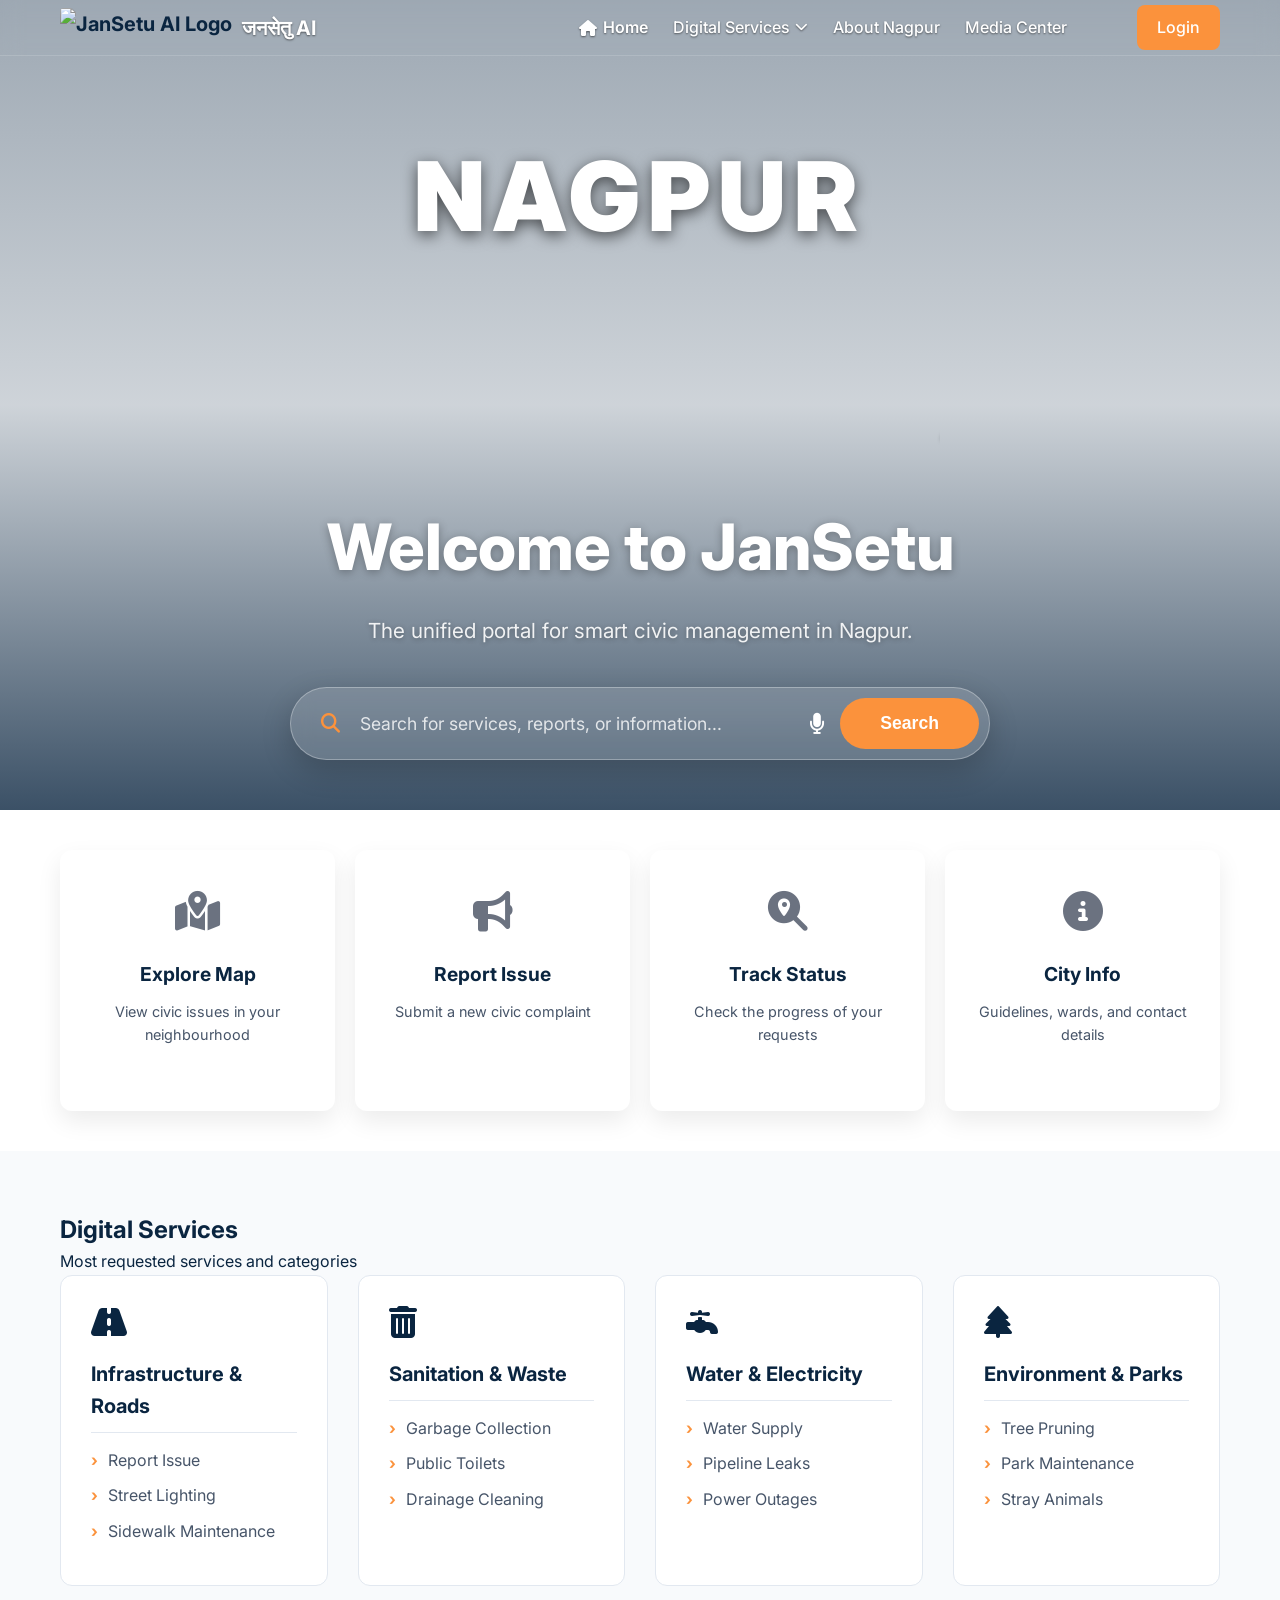
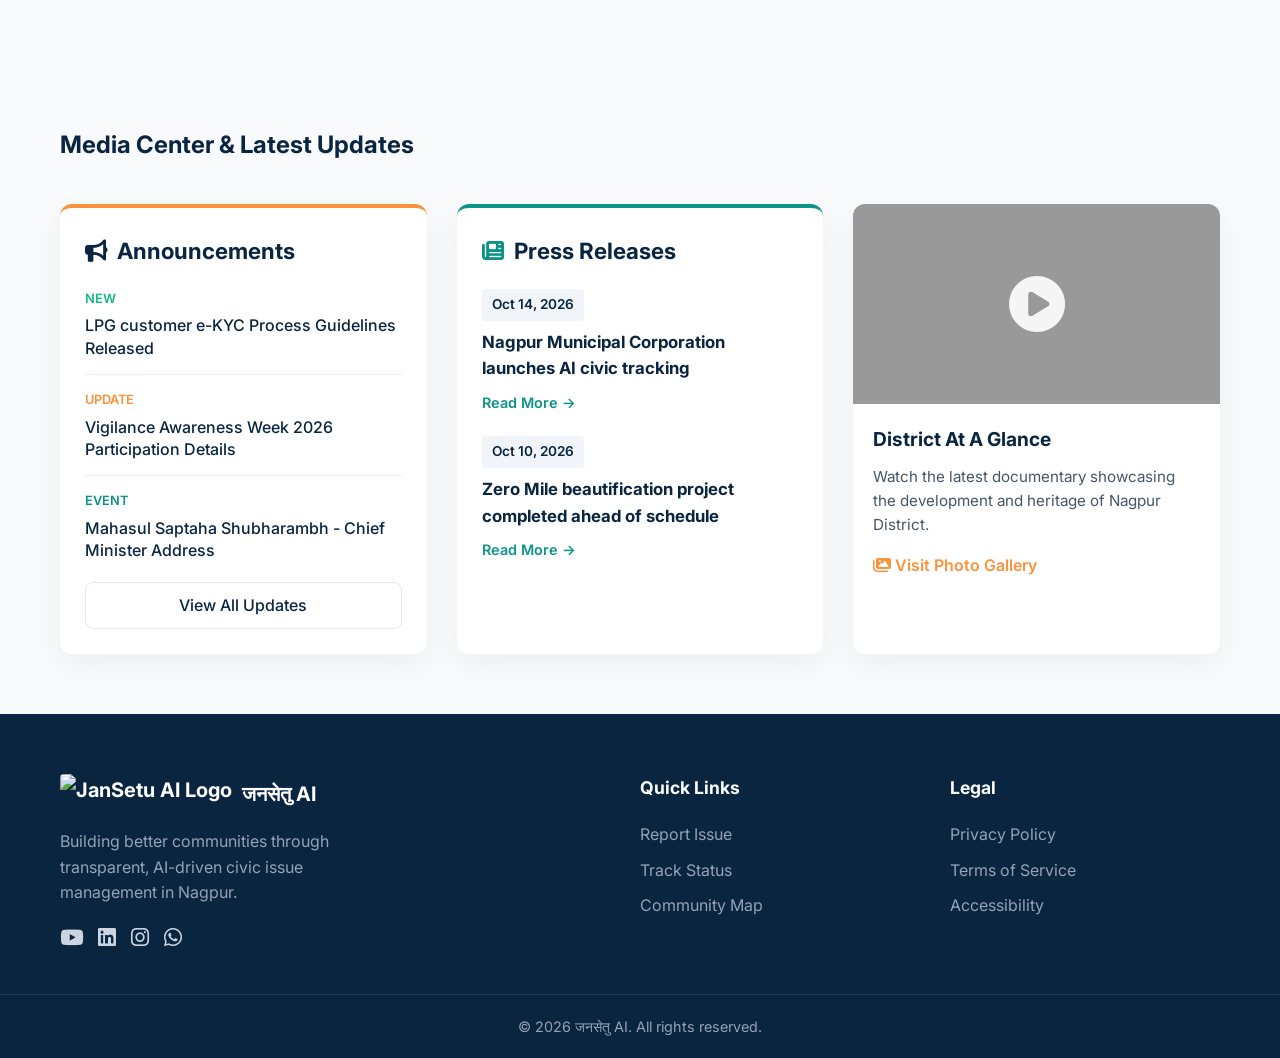
==== commit 257c9b0a: "feat: add social icons (YouTube, LinkedIn, Instagram, WhatsApp) to footer brand section" ====
--- a/index.html
+++ b/index.html
@@ -280,6 +280,12 @@
                     <span style="color: white;">जनसेतु AI</span>
                 </div>
                 <p>Building better communities through transparent, AI-driven civic issue management in Nagpur.</p>
+                <div class="social-icons" style="margin-top: 15px; display: flex; gap: 15px;">
+                    <a href="https://youtube.com" target="_blank" rel="noopener" style="color: #cbd5e1; font-size: 1.3rem; transition: color 0.2s;" onmouseover="this.style.color='#ef4444'" onmouseout="this.style.color='#cbd5e1'"><i class="fab fa-youtube"></i></a>
+                    <a href="https://linkedin.com" target="_blank" rel="noopener" style="color: #cbd5e1; font-size: 1.3rem; transition: color 0.2s;" onmouseover="this.style.color='#0a66c2'" onmouseout="this.style.color='#cbd5e1'"><i class="fab fa-linkedin"></i></a>
+                    <a href="https://instagram.com" target="_blank" rel="noopener" style="color: #cbd5e1; font-size: 1.3rem; transition: color 0.2s;" onmouseover="this.style.color='#e1306c'" onmouseout="this.style.color='#cbd5e1'"><i class="fab fa-instagram"></i></a>
+                    <a href="https://wa.me/919876543210" target="_blank" rel="noopener" style="color: #cbd5e1; font-size: 1.3rem; transition: color 0.2s;" onmouseover="this.style.color='#25d366'" onmouseout="this.style.color='#cbd5e1'"><i class="fab fa-whatsapp"></i></a>
+                </div>
             </div>
             <div class="footer-links">
                 <h4>Quick Links</h4>
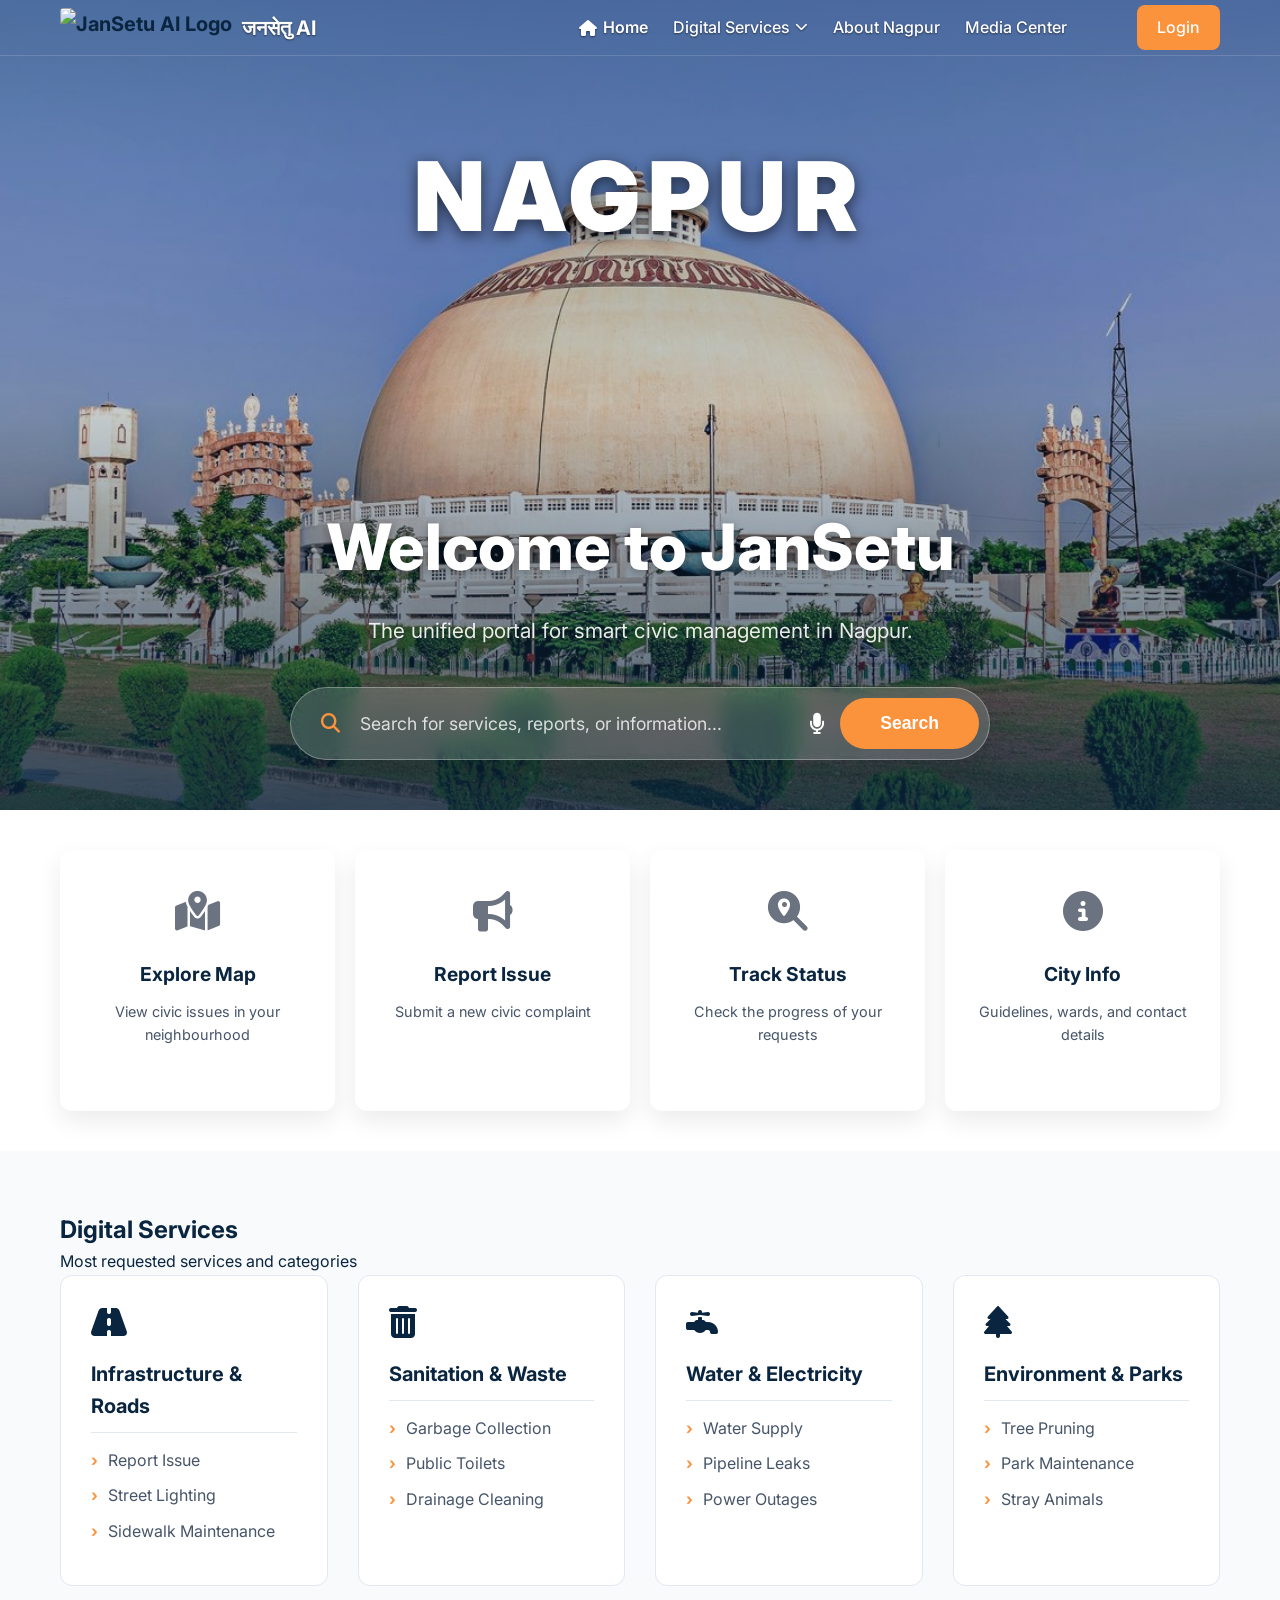
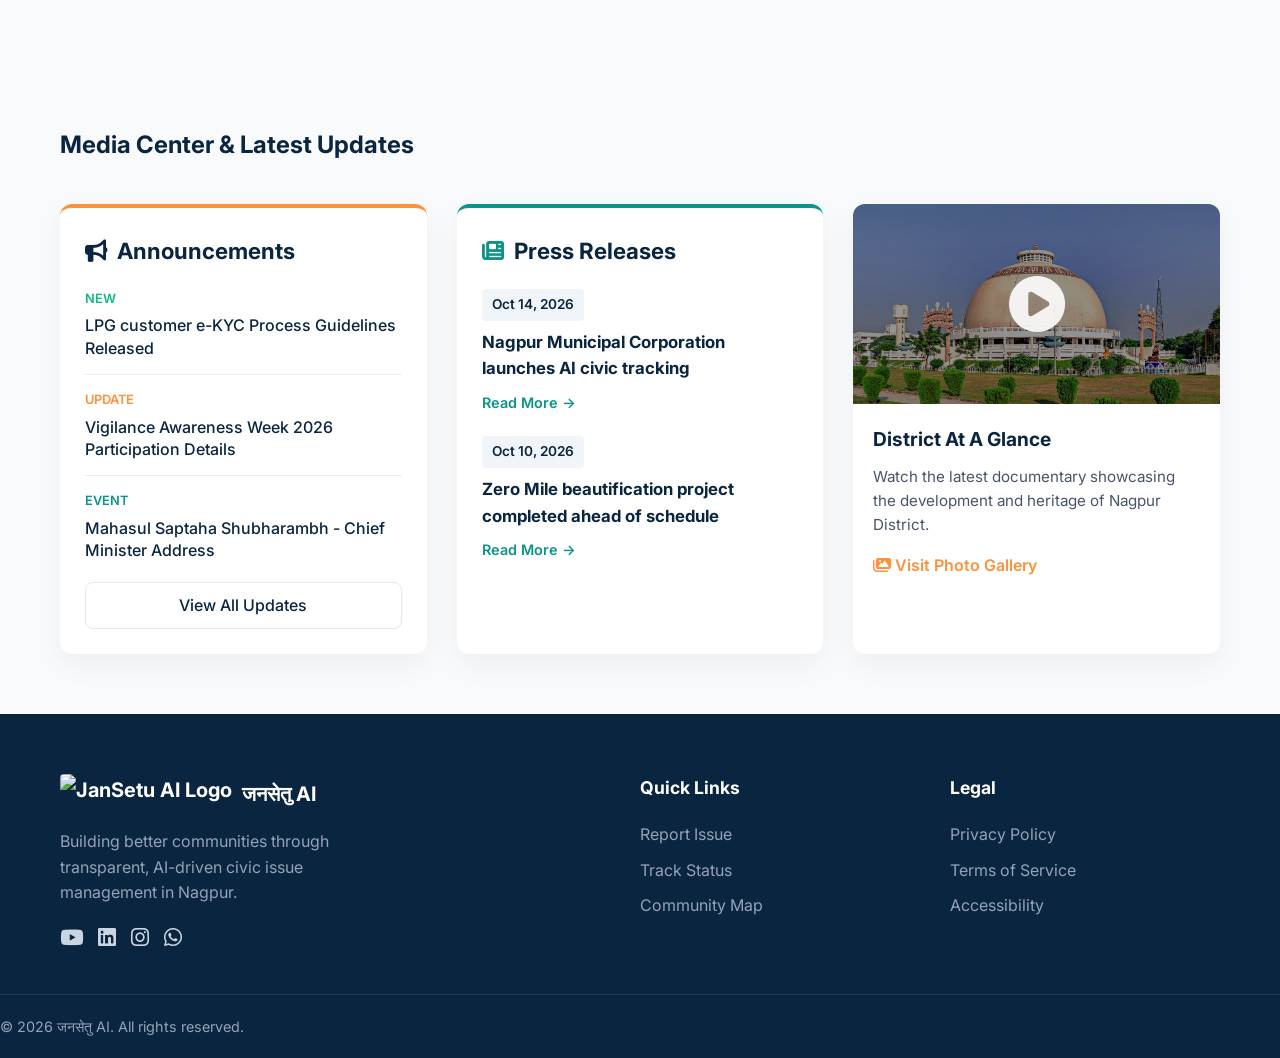
==== commit 052b633d: "Merge pull request #1 from ADK-Cyber/main op" ====
--- a/index.html
+++ b/index.html
@@ -64,11 +64,9 @@
             <!-- Moto Marquee -->
             <div class="motto-marquee-portal">
                 <div class="marquee-content">
-                    <span>“आवाज़ आपकी, जिम्मेदारी हमारी।” ⭐</span>
-                    <span>&nbsp;&nbsp;&nbsp;&nbsp;&nbsp;&nbsp;&nbsp;&nbsp;</span>
-                    <span>“आवाज़ आपकी, जिम्मेदारी हमारी।” ⭐</span>
-                    <span>&nbsp;&nbsp;&nbsp;&nbsp;&nbsp;&nbsp;&nbsp;&nbsp;</span>
-                    <span>“आवाज़ आपकी, जिम्मेदारी हमारी।” ⭐</span>
+                    <span>आवाज़ आपकी, जिम्मेदारी हमारी ⭐</span>
+                    <span>आवाज़ आपकी, जिम्मेदारी हमारी ⭐</span>
+                    <span>आवाज़ आपकी, जिम्मेदारी हमारी ⭐</span>
                 </div>
             </div>
 
--- a/css/style.css
+++ b/css/style.css
@@ -556,11 +556,29 @@
 }
 
 .footer-bottom {
-    text-align: center;
     padding-top: 20px;
     border-top: 1px solid rgba(255, 255, 255, 0.1);
     color: #94a3b8;
     font-size: 0.9rem;
+    overflow: hidden;
+    width: 100%;
+    position: relative;
+    text-align: left;
+}
+
+.footer-bottom p {
+    display: inline-block;
+    white-space: nowrap;
+    animation: footerMarquee 8s linear infinite;
+}
+
+@keyframes footerMarquee {
+    0% {
+        transform: translate3d(-50%, 0, 0);
+    }
+    100% {
+        transform: translate3d(100%, 0, 0);
+    }
 }
 
 /* Responsive */
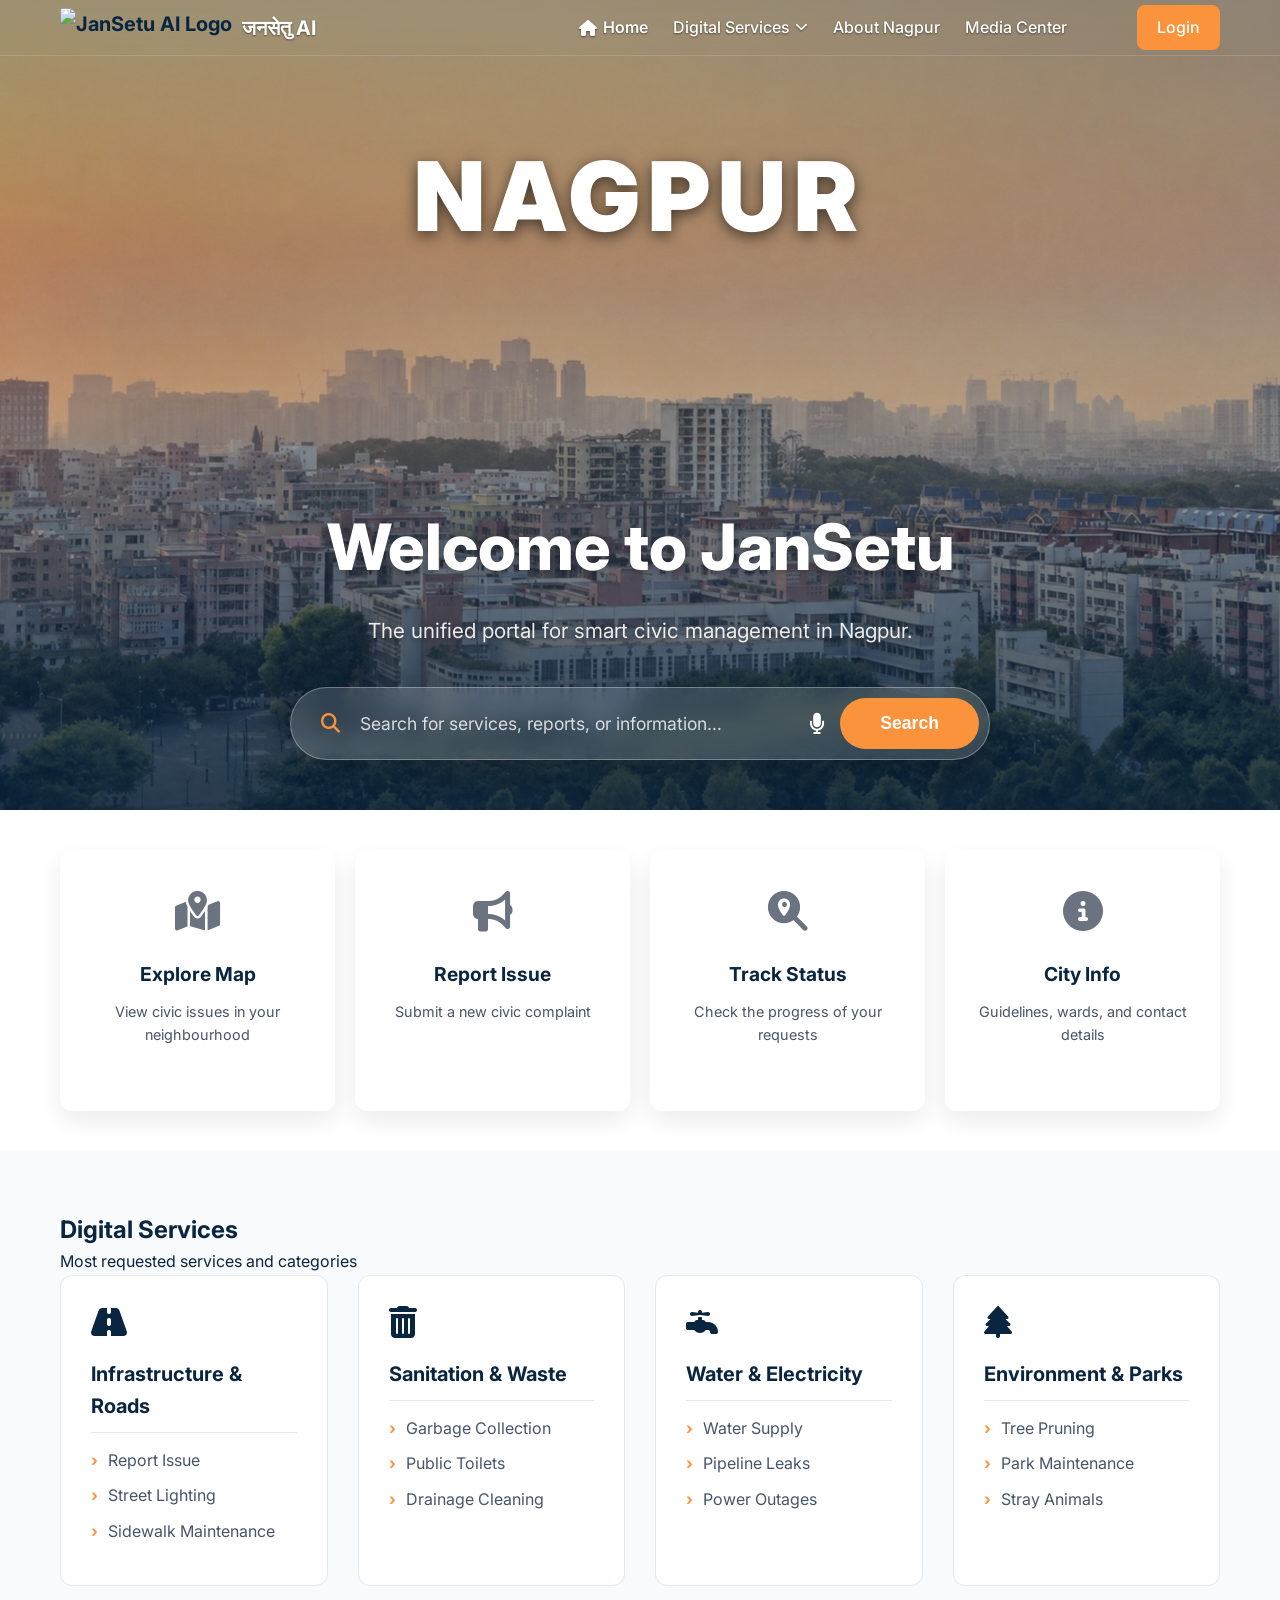
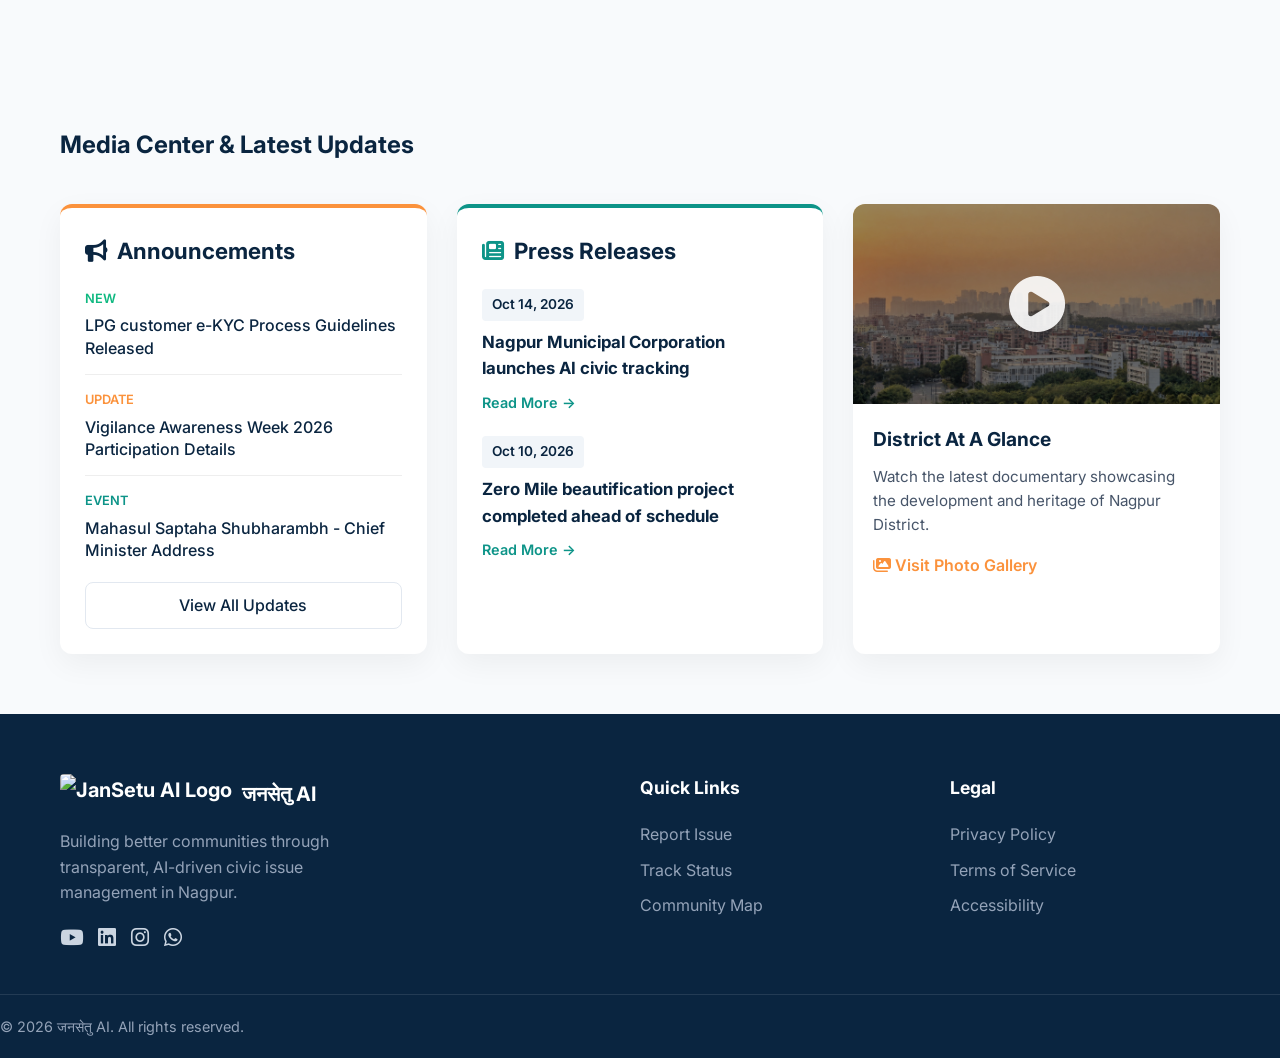
==== commit 6e0070dd: "Update admin, map logic, and integrate Voice and Text complaint hub" ====
--- a/index.html
+++ b/index.html
@@ -38,7 +38,8 @@
                 <div class="nav-dropdown">
                     <a href="#" class="dropdown-toggle">Digital Services <i class="fas fa-chevron-down" style="font-size: 0.8em; margin-left: 5px;"></i></a>
                     <div class="dropdown-menu">
-                        <a href="report.html">Infrastructure & Roads</a>
+                        <a href="ycce5/index.html">Voice Complaint Serum <span style="font-size:0.7em;color:var(--accent);">(Sarvam LLM)</span></a>
+                        <a href="report_hub.html">Infrastructure & Roads</a>
                         <a href="services.html#sanitation">Sanitation & Waste</a>
                         <a href="services.html#water">Water & Electricity</a>
                         <a href="services.html#environment">Environment & Parks</a>
@@ -64,9 +65,11 @@
             <!-- Moto Marquee -->
             <div class="motto-marquee-portal">
                 <div class="marquee-content">
-                    <span>आवाज़ आपकी, जिम्मेदारी हमारी ⭐</span>
-                    <span>आवाज़ आपकी, जिम्मेदारी हमारी ⭐</span>
-                    <span>आवाज़ आपकी, जिम्मेदारी हमारी ⭐</span>
+                    <span>“आवाज़ आपकी, जिम्मेदारी हमारी।” ⭐</span>
+                    <span>&nbsp;&nbsp;&nbsp;&nbsp;&nbsp;&nbsp;&nbsp;&nbsp;</span>
+                    <span>“आवाज़ आपकी, जिम्मेदारी हमारी।” ⭐</span>
+                    <span>&nbsp;&nbsp;&nbsp;&nbsp;&nbsp;&nbsp;&nbsp;&nbsp;</span>
+                    <span>“आवाज़ आपकी, जिम्मेदारी हमारी।” ⭐</span>
                 </div>
             </div>
 
@@ -78,9 +81,9 @@
             <div class="portal-search-box">
                 <i class="fas fa-search search-icon"></i>
                 <input type="text" id="main-search-input" placeholder="Search for services, reports, or information...">
-                <button type="button" id="voice-search-btn" class="mic-btn" title="Search by Voice (Hindi/Marathi)">
+                <a href="ycce5/index.html" class="mic-btn" style="display:inline-flex; align-items:center; justify-content:center; text-decoration:none;" title="Voice Complaint (Sarvam LLM)">
                     <i class="fas fa-microphone"></i>
-                </button>
+                </a>
                 <button class="btn-search">Search</button>
             </div>
         </div>
@@ -94,7 +97,7 @@
             <p>View civic issues in your neighbourhood</p>
             <i class="fas fa-arrow-right qs-arrow"></i>
         </a>
-        <a href="explore.html" class="quick-service-card">
+        <a href="report_hub.html" class="quick-service-card">
             <div class="qs-icon"><i class="fas fa-bullhorn"></i></div>
             <h3>Report Issue</h3>
             <p>Submit a new civic complaint</p>
@@ -126,7 +129,7 @@
                     <i class="fas fa-road category-icon"></i>
                     <h4>Infrastructure & Roads</h4>
                     <ul>
-                        <li><a href="report.html">Report Issue</a></li>
+                        <li><a href="report_hub.html">Report Issue</a></li>
                         <li><a href="#">Street Lighting</a></li>
                         <li><a href="#">Sidewalk Maintenance</a></li>
                     </ul>
